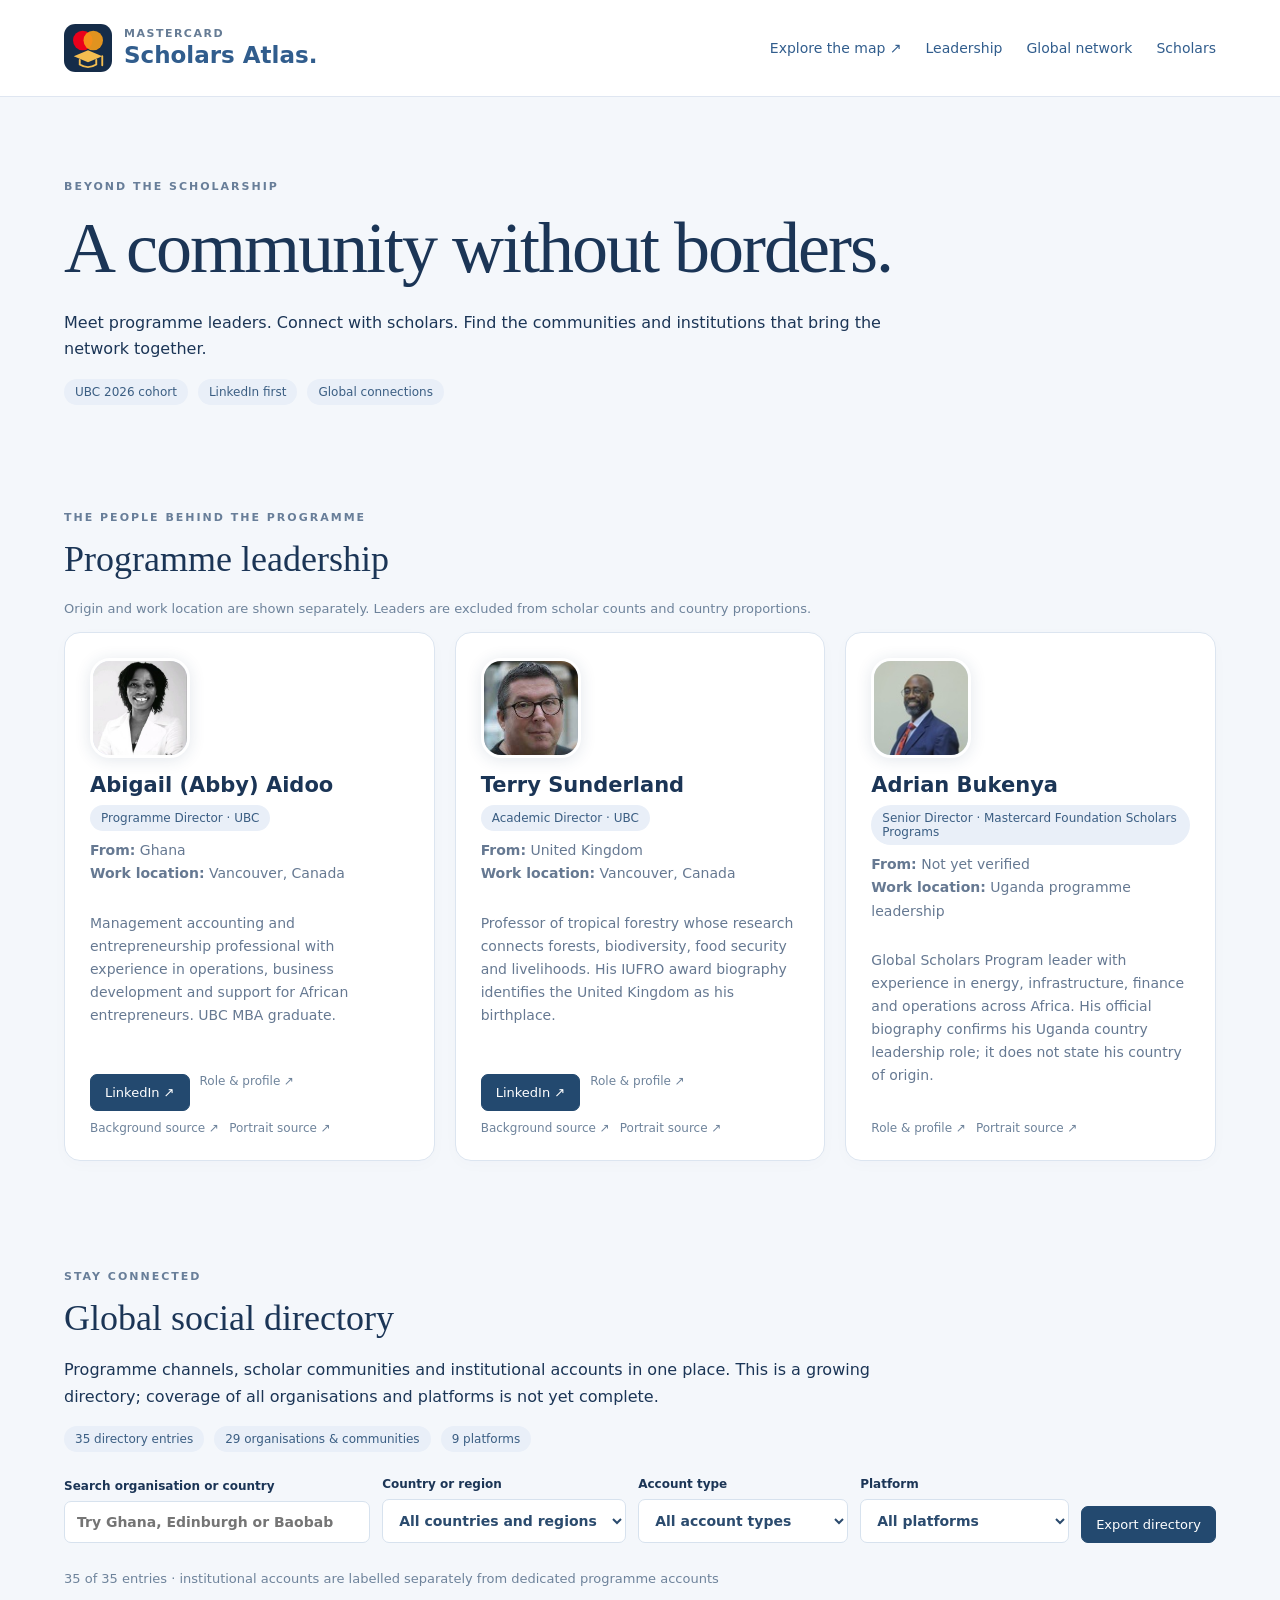
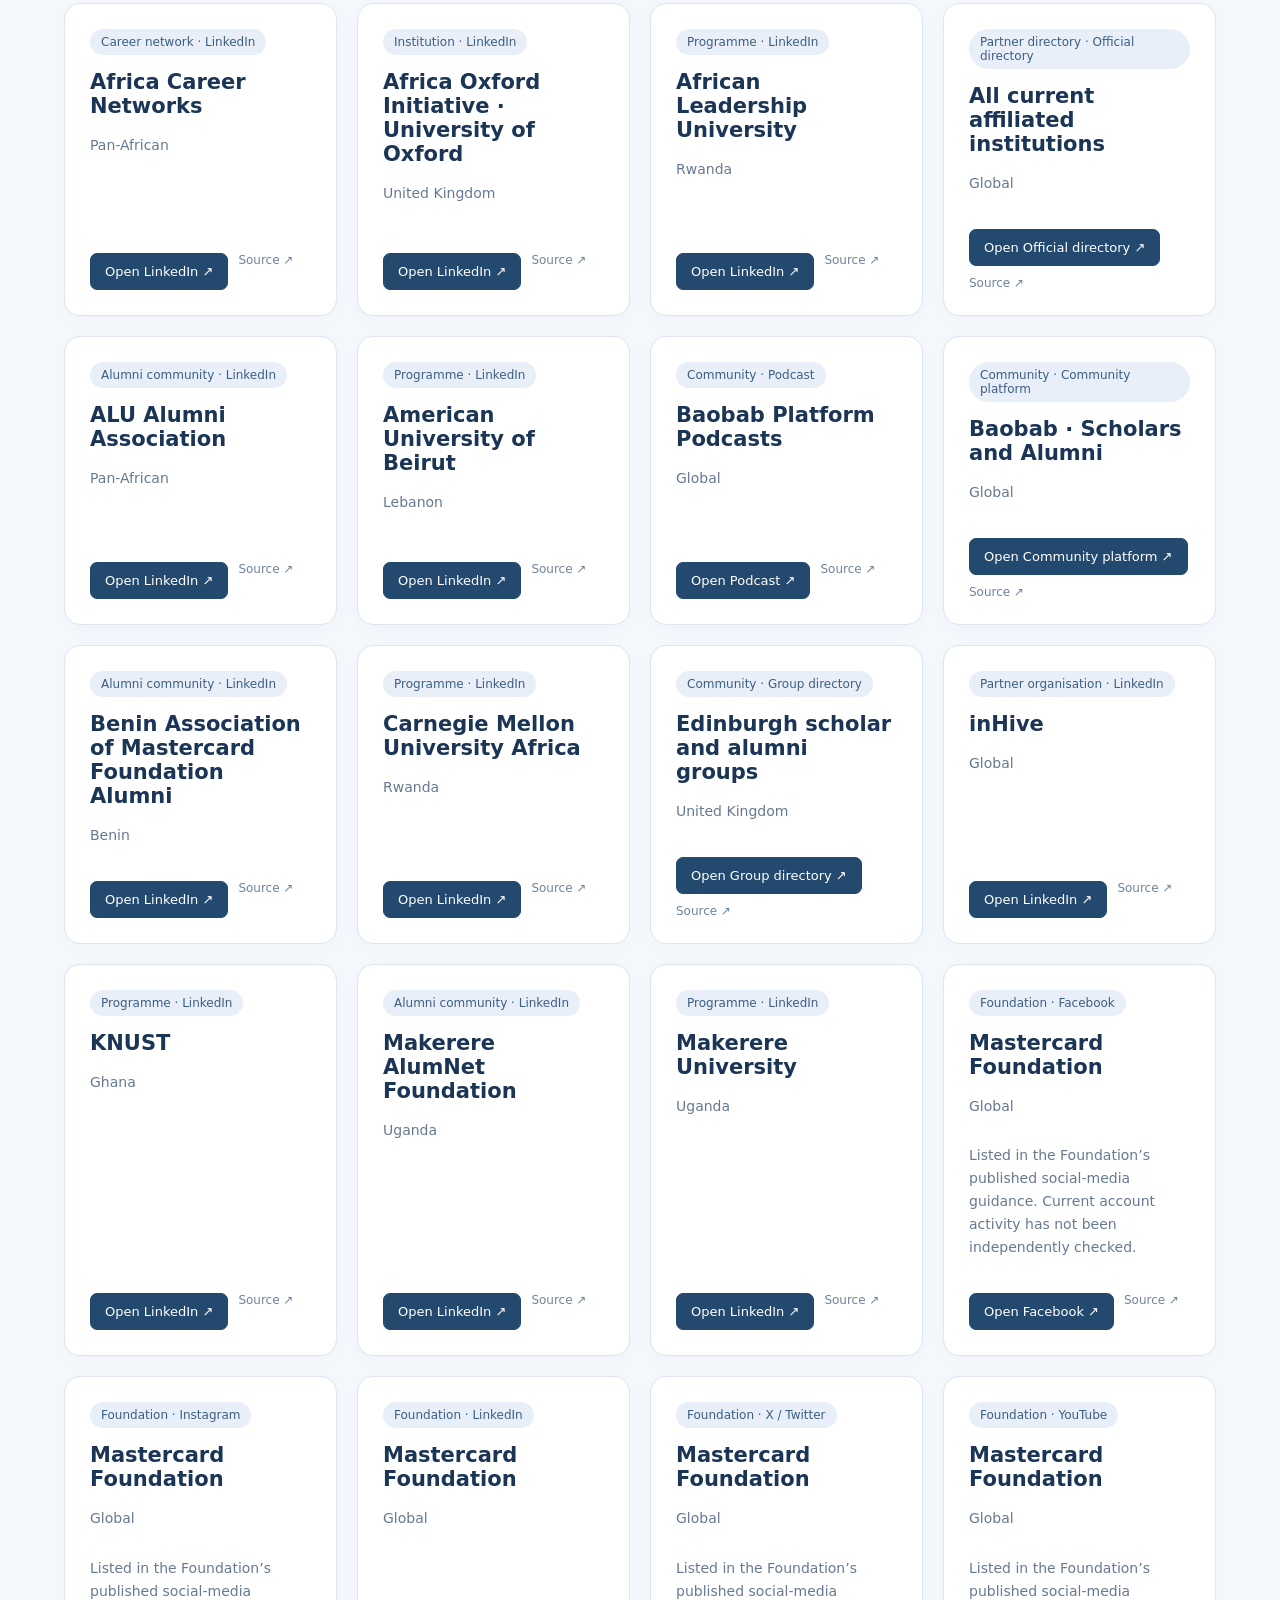
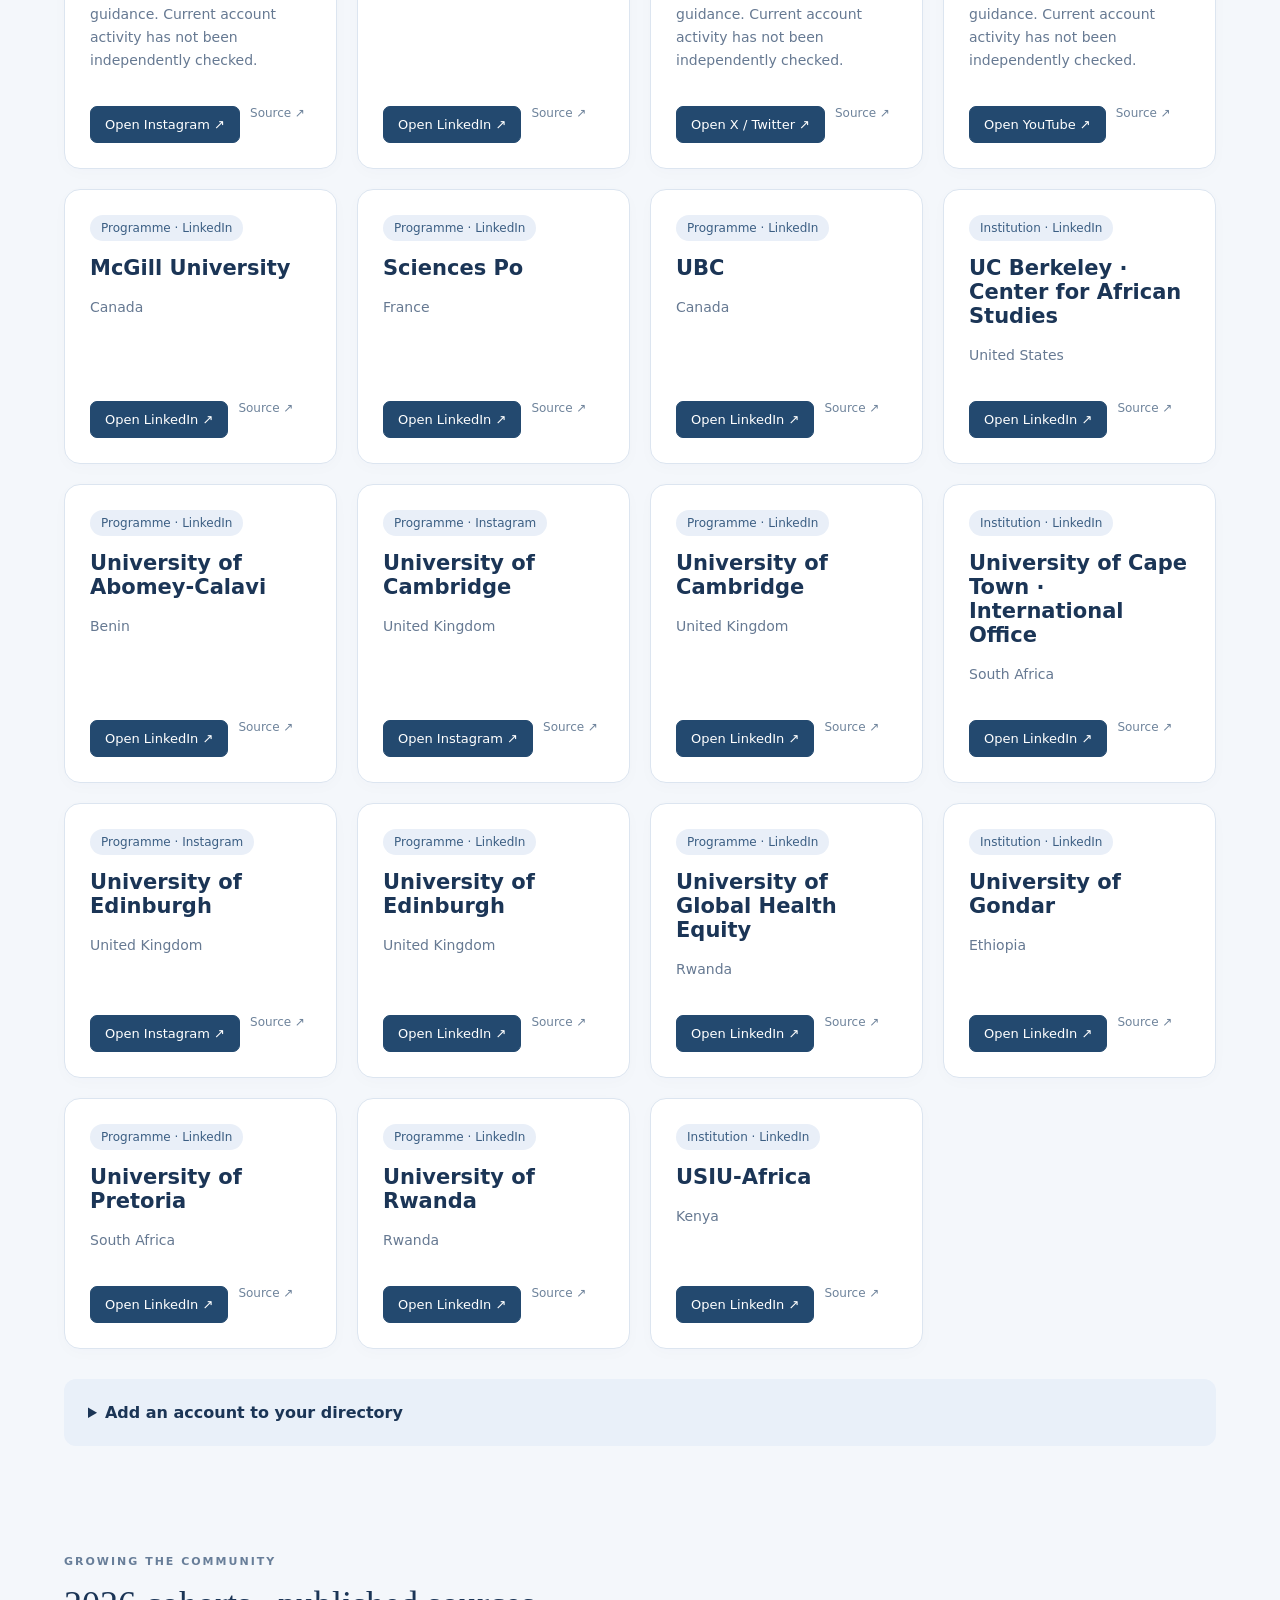
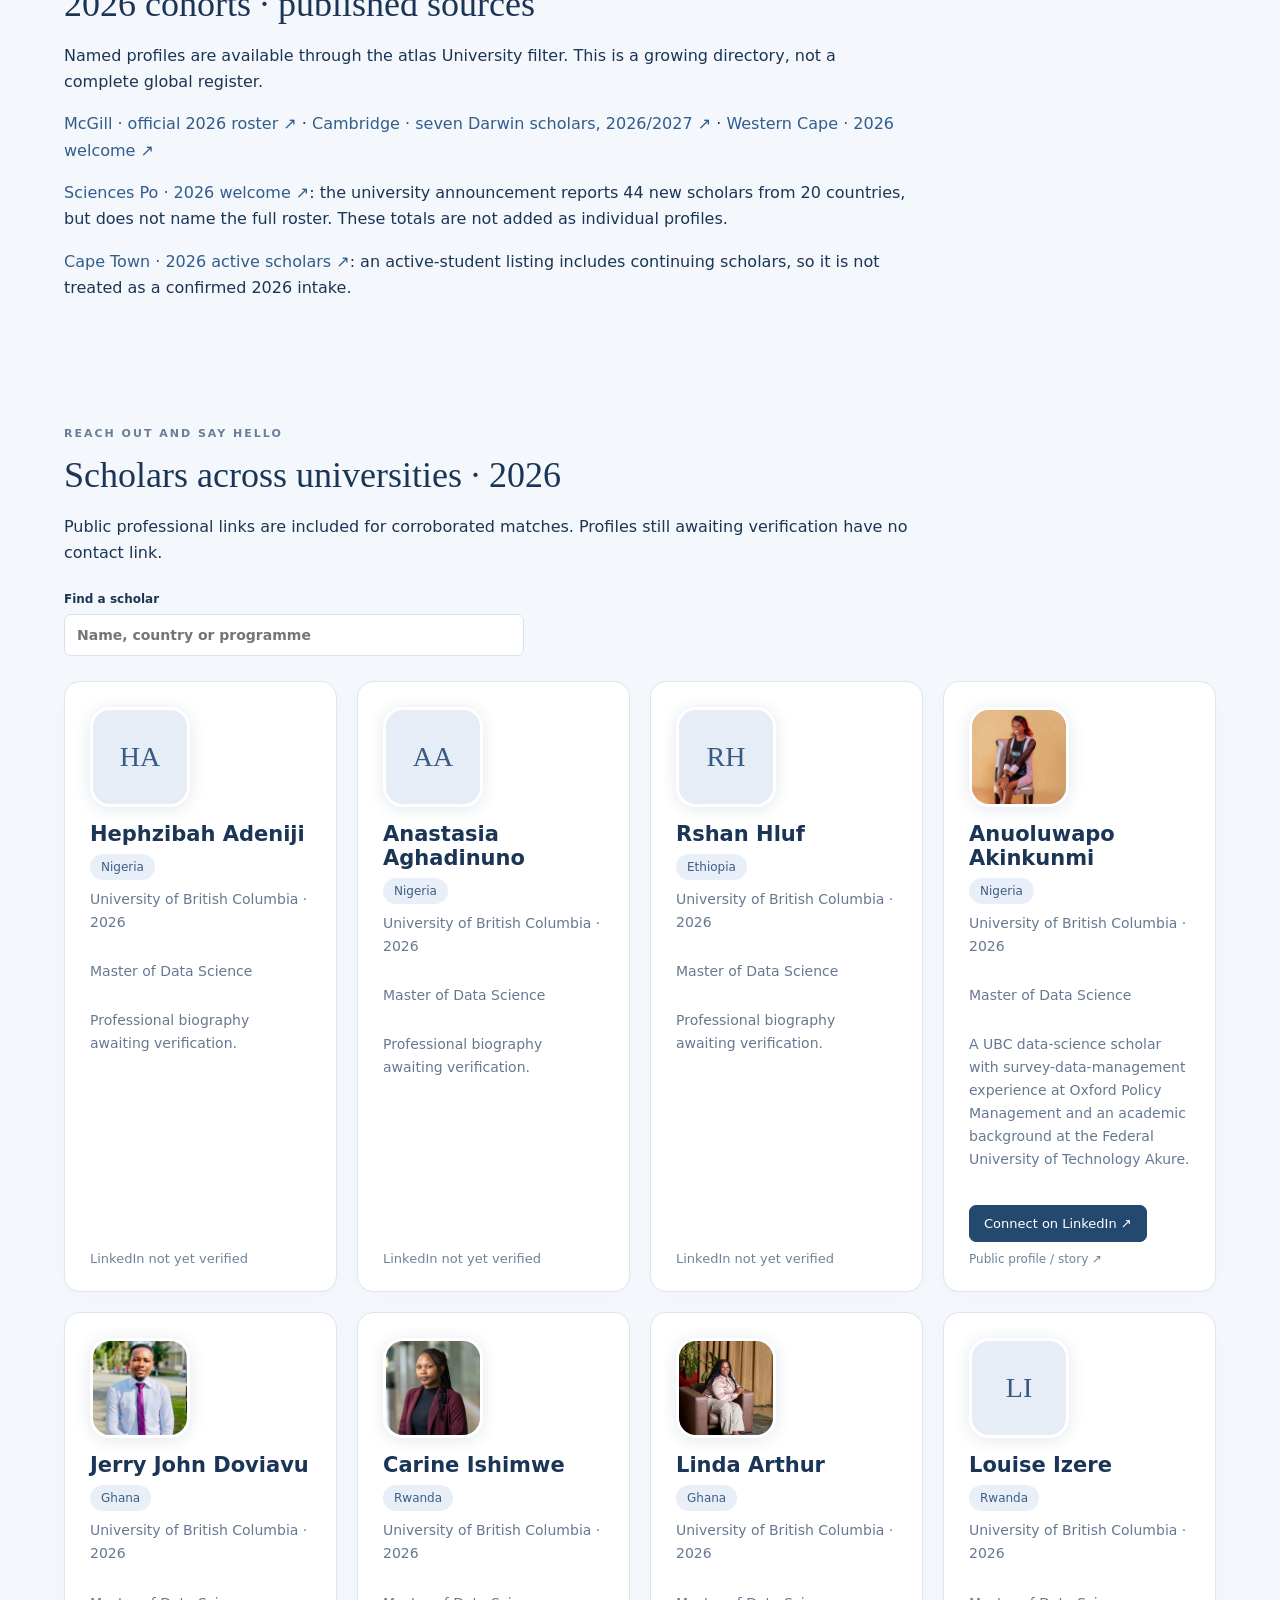
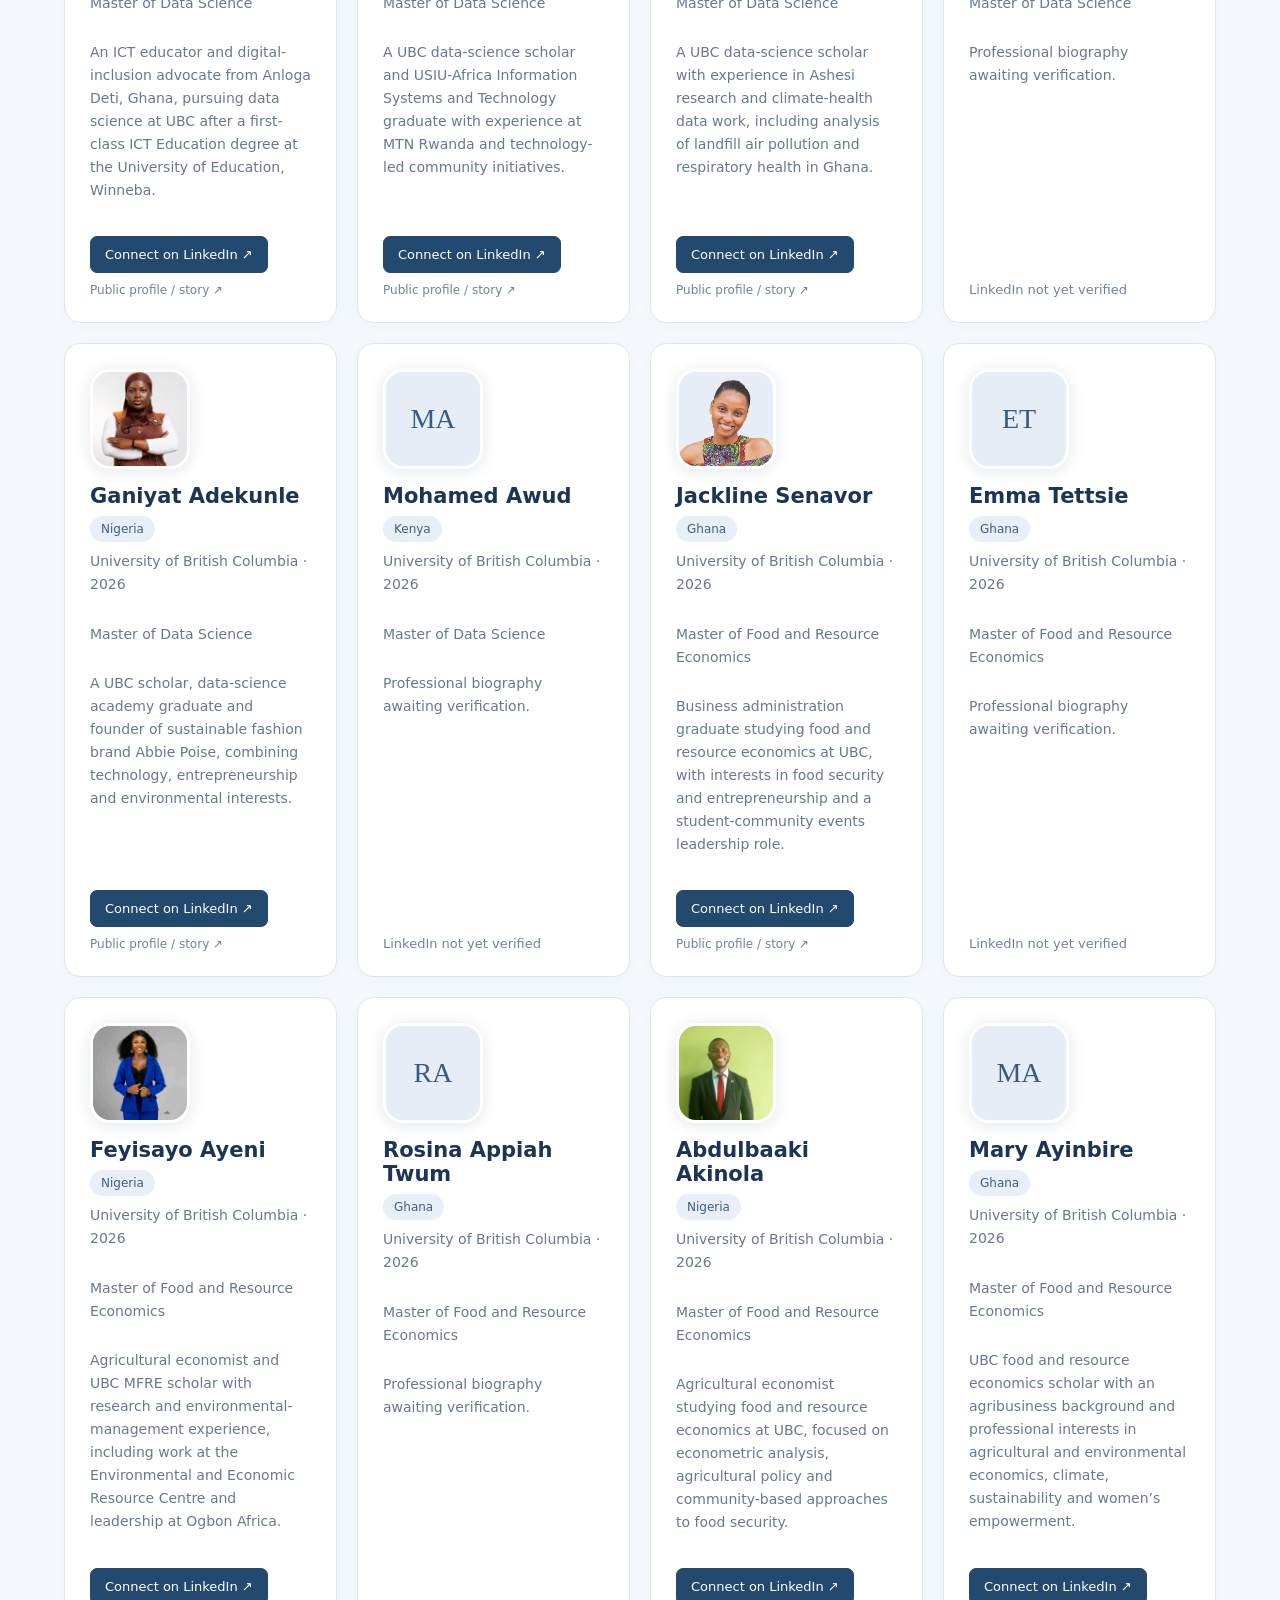
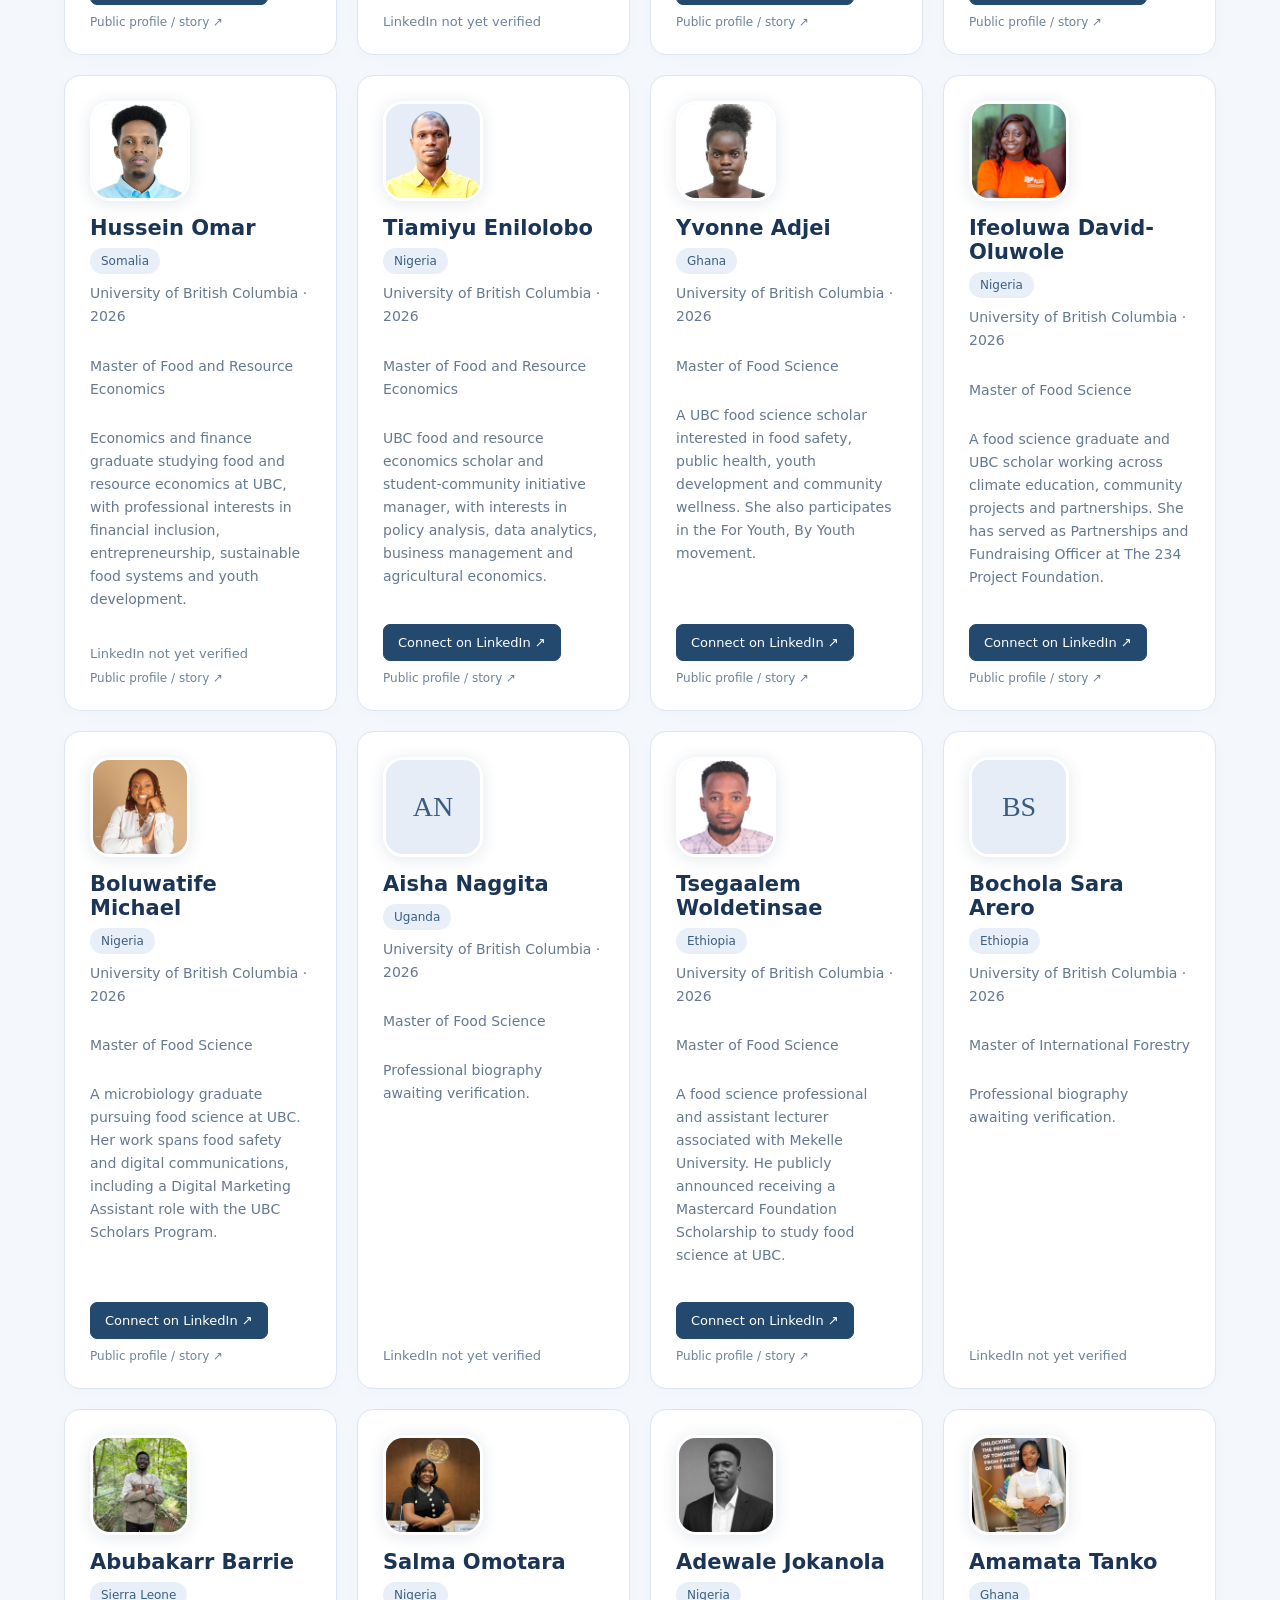
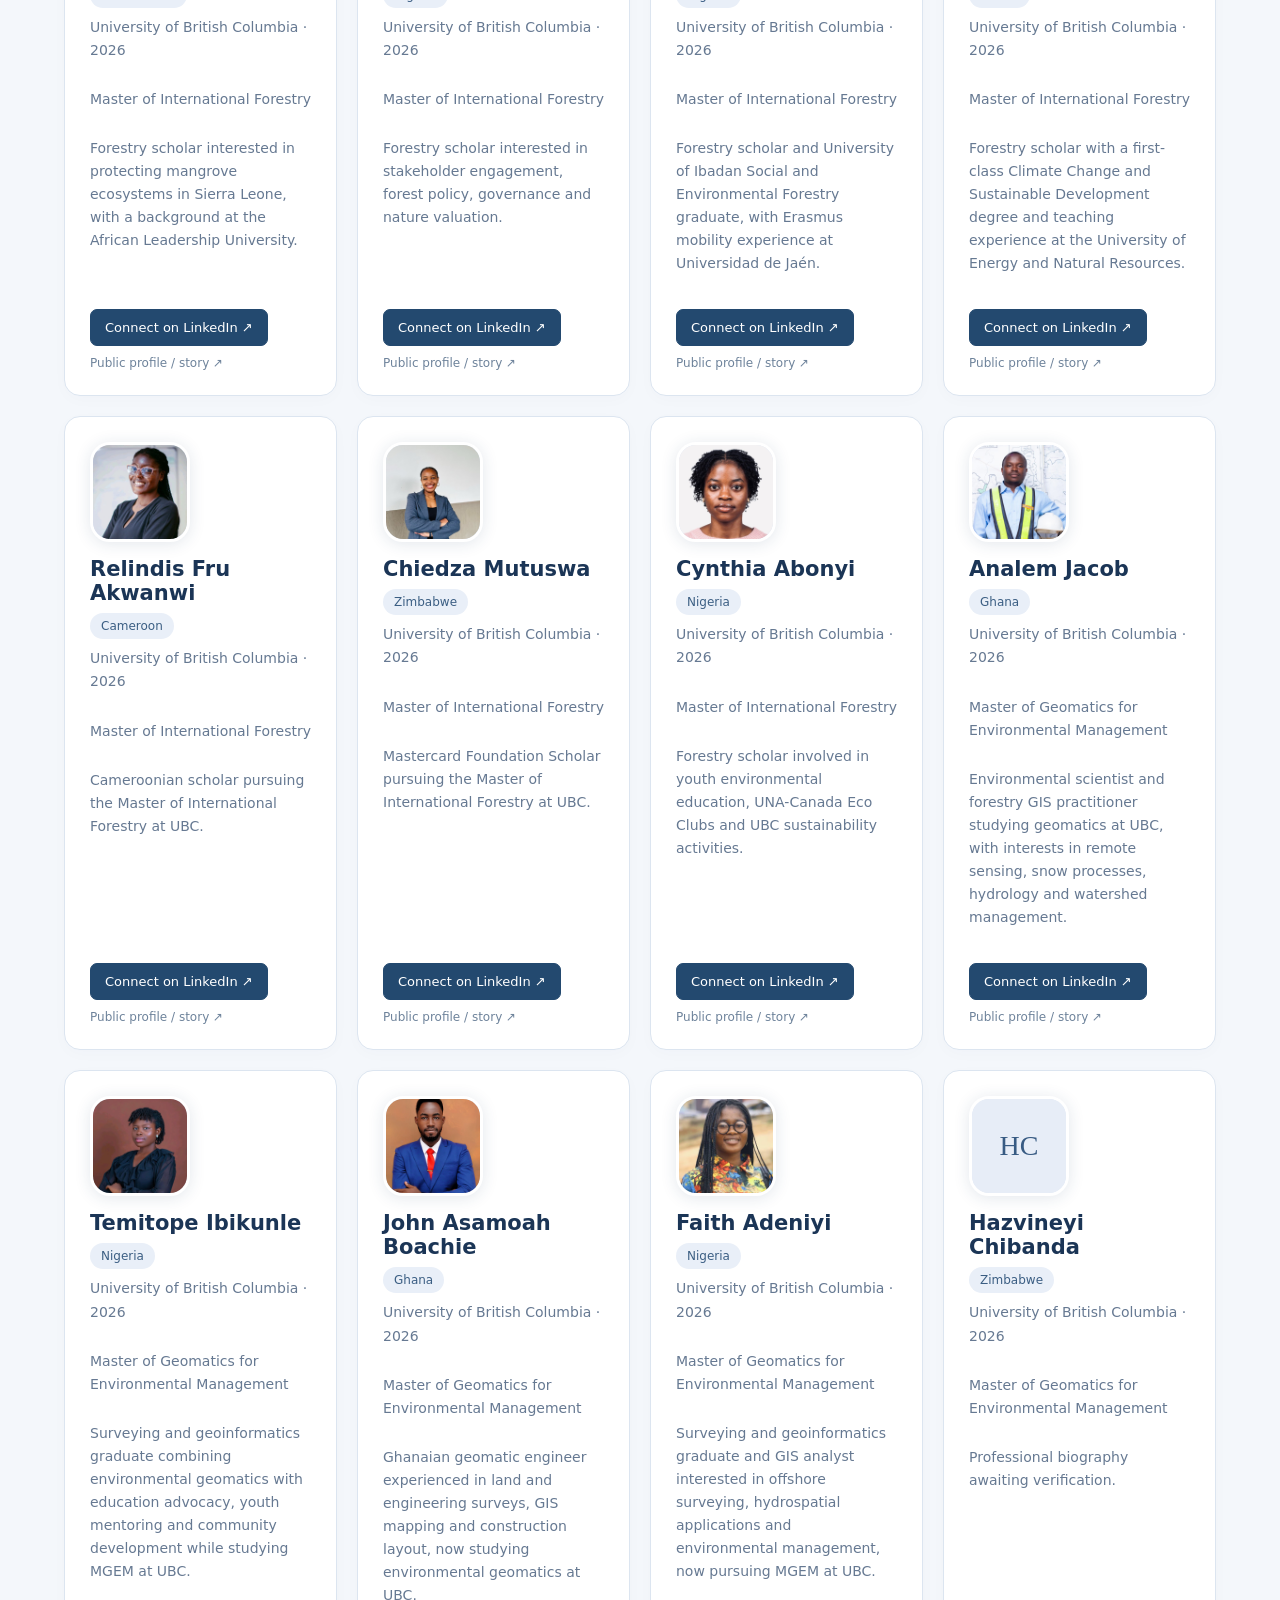
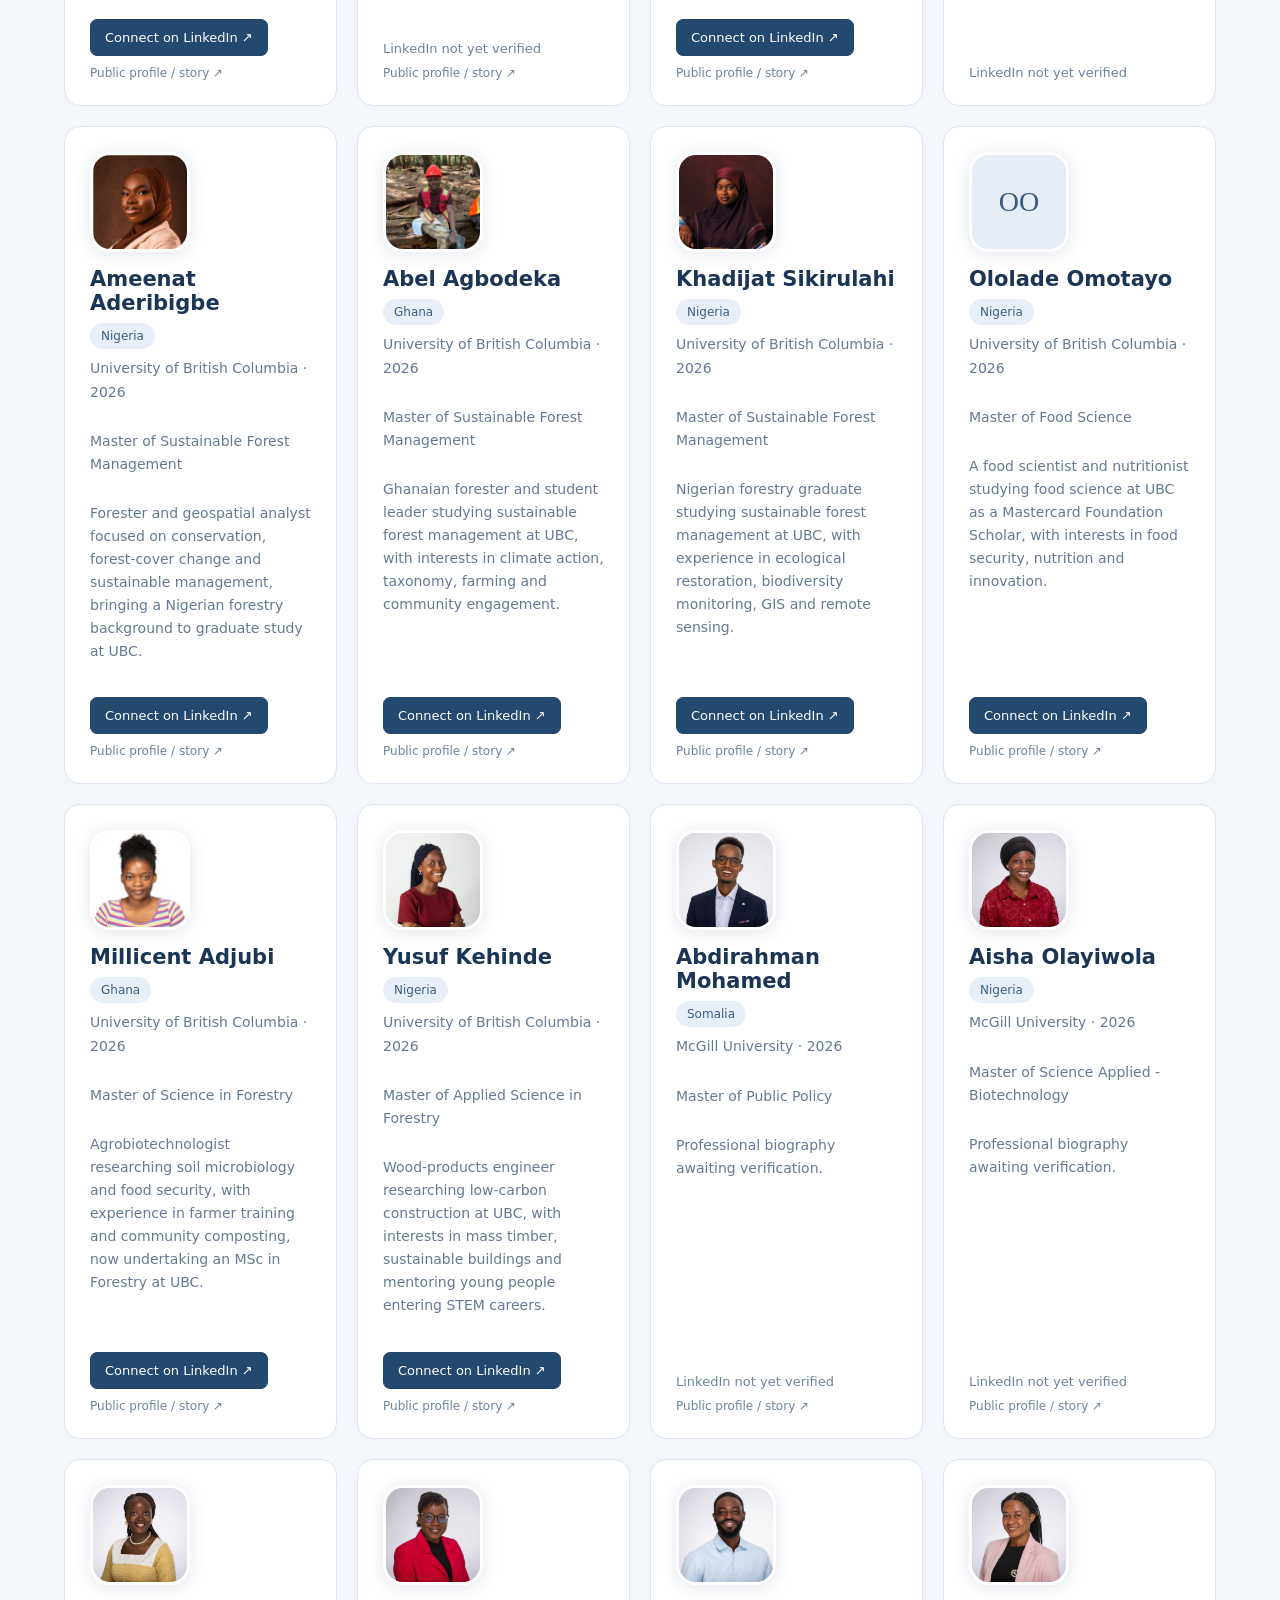
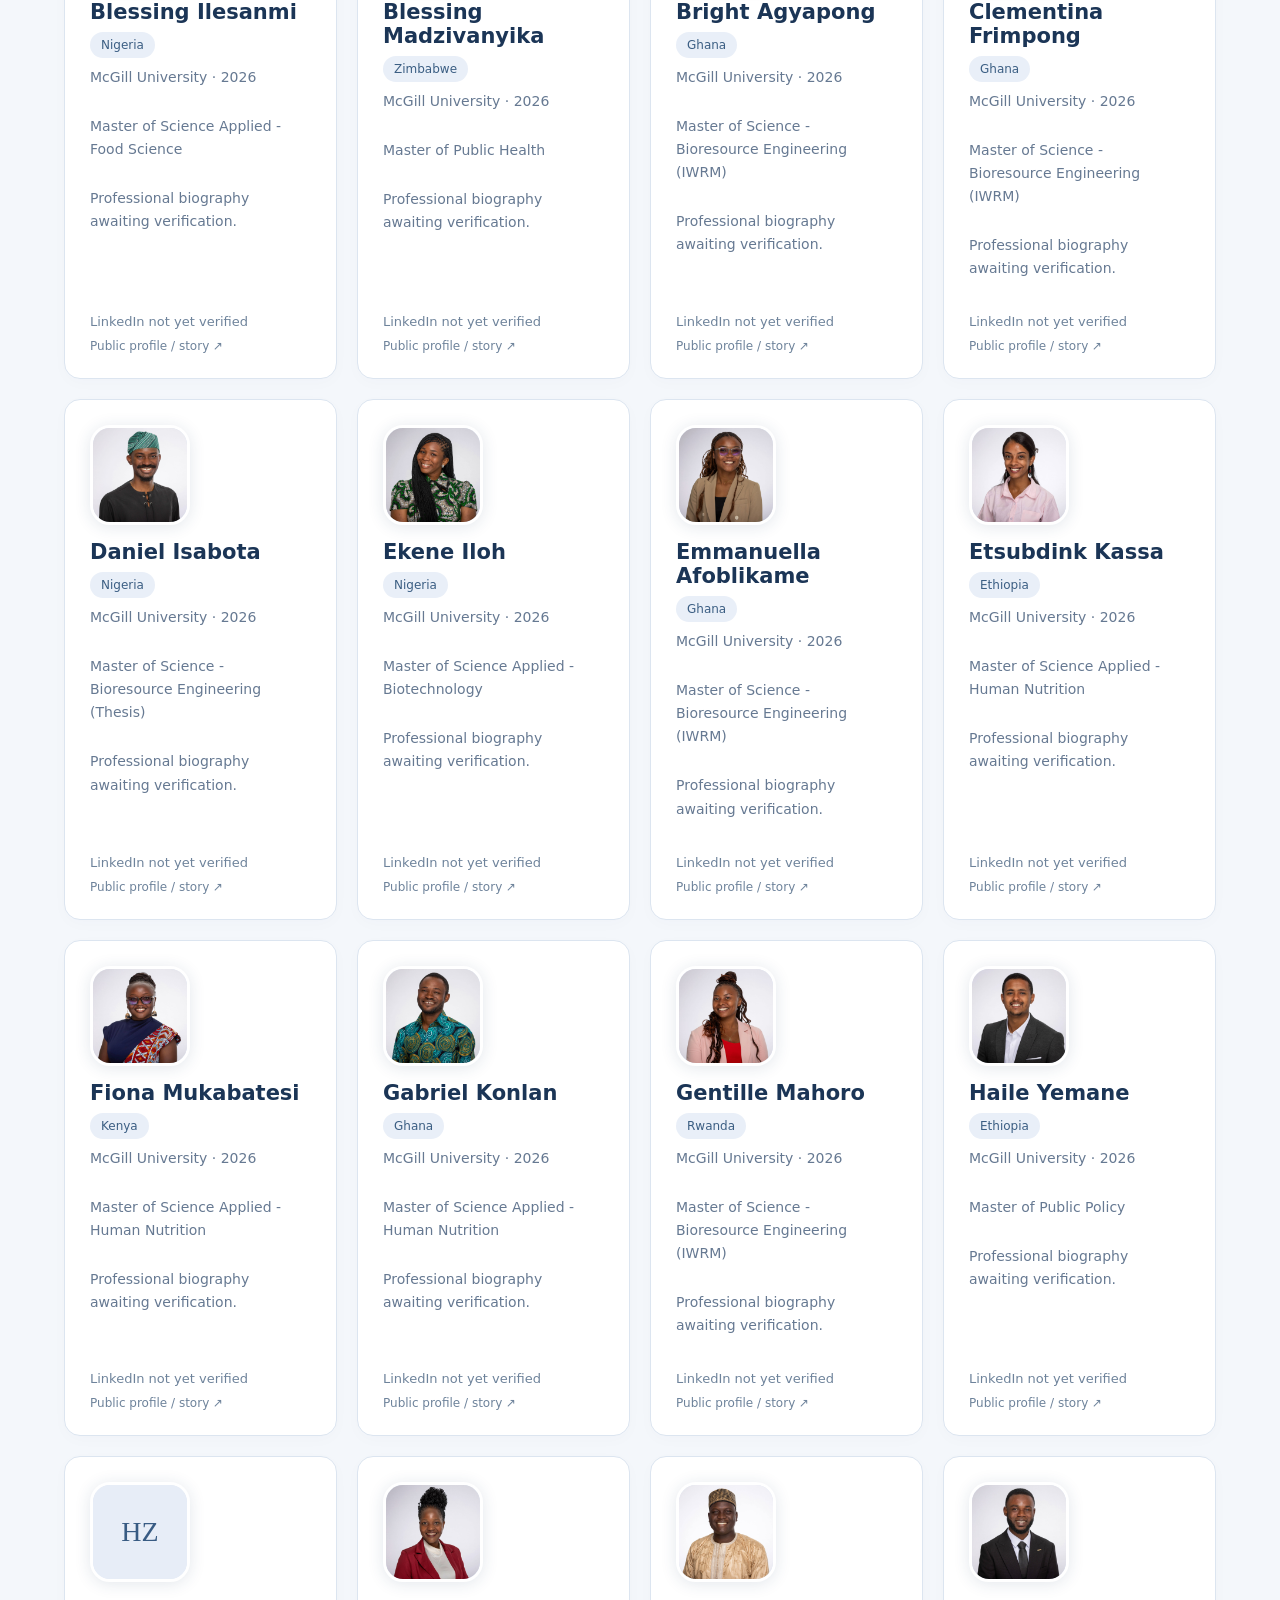
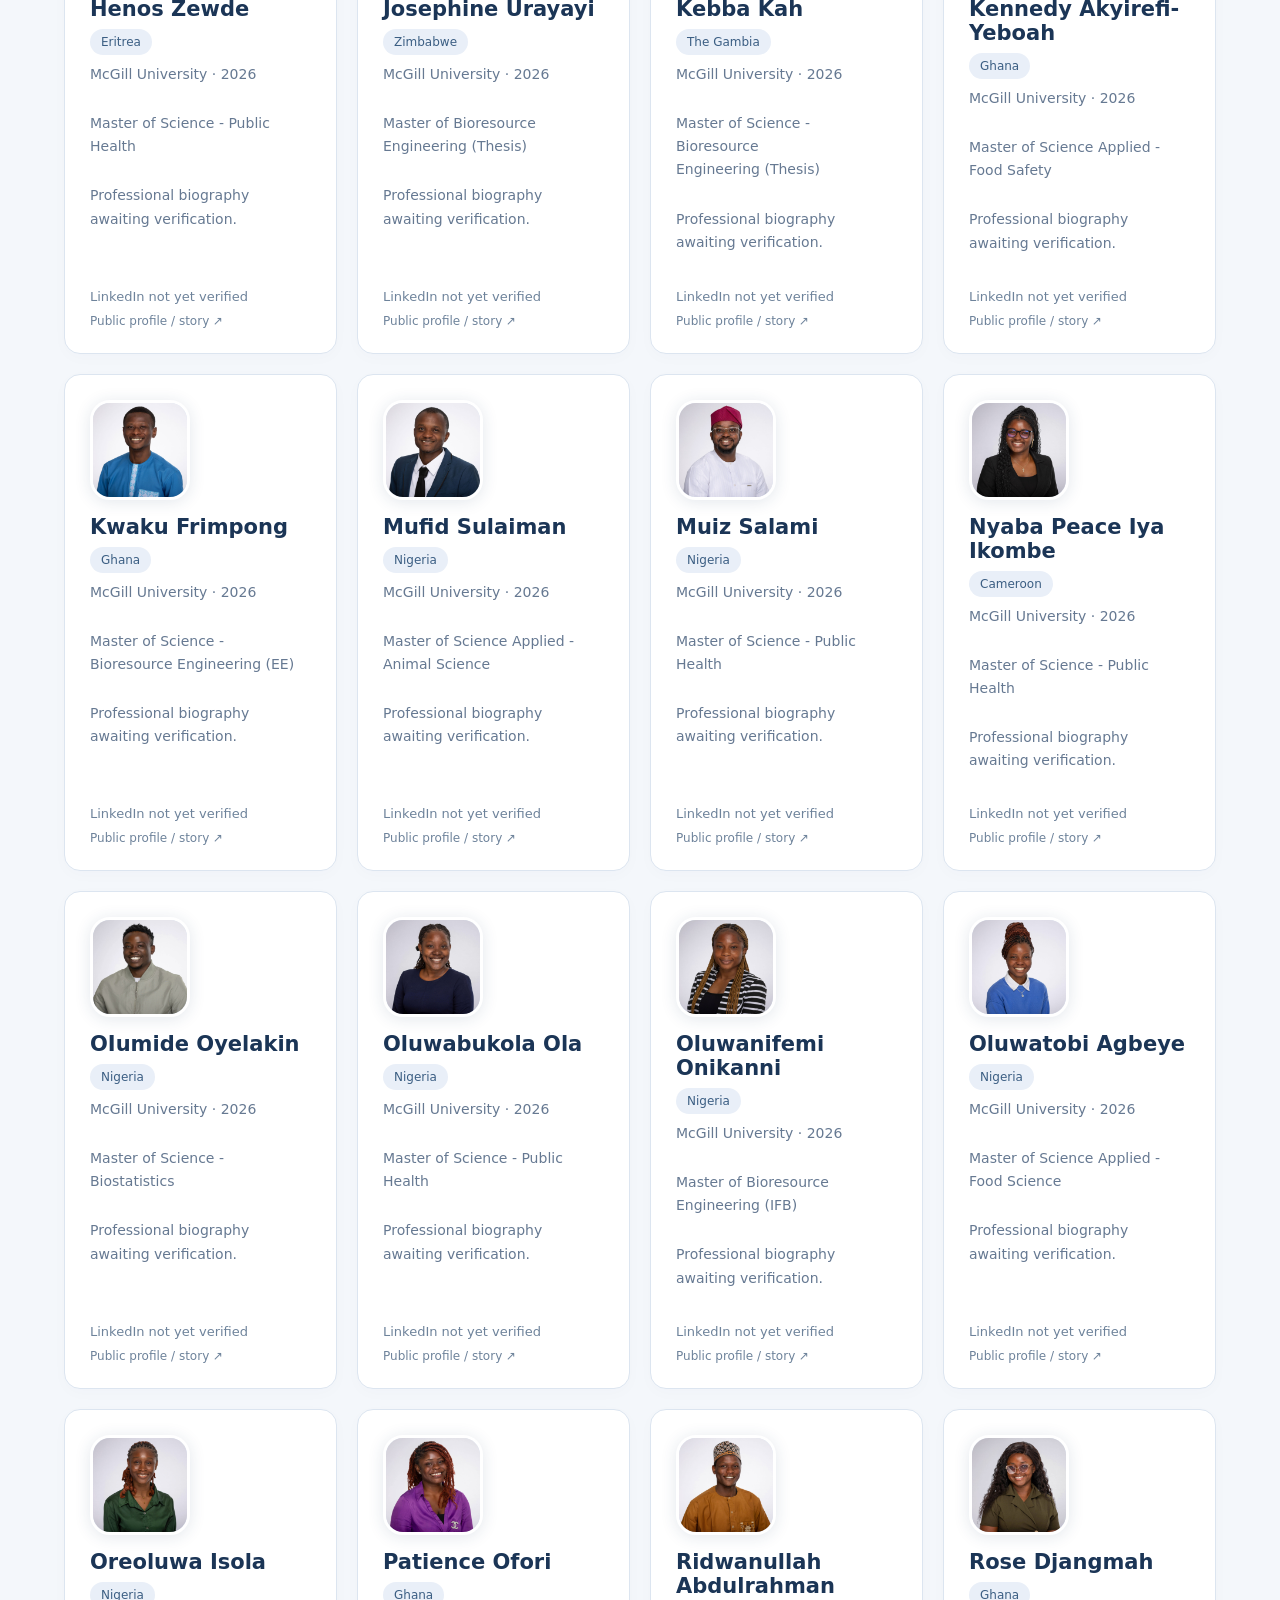
==== network.html @ a805a716 "Upload Mastercard Scholars Atlas" ====
<!doctype html><html lang="en"><head><meta charset="utf-8"><meta name="viewport" content="width=device-width, initial-scale=1"><title>Leadership & Global Network · Mastercard Scholars Atlas</title><link rel="icon" type="image/svg+xml" href="media/scholar-atlas-emblem.svg"><link rel="stylesheet" href="network.css"><script type="module" src="network.js"></script></head><body><header><a class="brand" href="./" aria-label="Mastercard Scholars Atlas home"><img src="media/scholar-atlas-emblem.svg" width="48" height="48" alt=""><span><small>Mastercard</small>Scholars Atlas.</span></a><nav><a href="./">Explore the map ↗</a><a href="#leaders">Leadership</a><a href="#directory">Global network</a><a href="#people">Scholars</a></nav></header><main><section class="hero"><p class="eyebrow">BEYOND THE SCHOLARSHIP</p><h1>A community without borders.</h1><p>Meet programme leaders. Connect with scholars. Find the communities and institutions that bring the network together.</p><div class="pills"><span>UBC 2026 cohort</span><span>LinkedIn first</span><span>Global connections</span></div></section><section id="leaders"><div class="heading"><div><p class="eyebrow">THE PEOPLE BEHIND THE PROGRAMME</p><h2>Programme leadership</h2></div></div><p class="note">Origin and work location are shown separately. Leaders are excluded from scholar counts and country proportions.</p><div id="leaderCards" class="grid"></div></section><section id="directory"><p class="eyebrow">STAY CONNECTED</p><h2>Global social directory</h2><p>Programme channels, scholar communities and institutional accounts in one place. This is a growing directory; coverage of all organisations and platforms is not yet complete.</p><div id="directoryStats" class="pills" aria-label="Directory coverage"></div><div class="toolbar"><label>Search organisation or country<input type="search" id="networkSearch" placeholder="Try Ghana, Edinburgh or Baobab"></label><label>Country or region<select id="networkCountry"><option value="">All countries and regions</option></select></label><label>Account type<select id="kind"><option value="">All account types</option></select></label><label>Platform<select id="platform"><option value="">All platforms</option></select></label><button id="exportNetwork">Export directory</button></div><p id="networkCount" class="note" aria-live="polite"></p><div id="networkCards" class="grid"></div><details class="add"><summary>Add an account to your directory</summary><p>Save a public account locally in this browser. Export your directory to keep additions. This does not publish changes for other visitors.</p><form id="addAccount"><label>Organisation<input required name="organisation"></label><label>Country or region<input required name="country"></label><label>Account type<select name="kind"><option>Programme</option><option>Community</option><option>Institution</option><option>Foundation</option></select></label><label>Platform<input required name="platform" placeholder="LinkedIn, Instagram, Facebook…"></label><label>Public account URL<input required name="url" type="url" placeholder="https://"></label><label>Source confirming the account<input required name="source" type="url" placeholder="https://"></label><button>Save account locally</button><p id="addStatus" role="status"></p></form></details></section><section class="cohort-research"><p class="eyebrow">GROWING THE COMMUNITY</p><h2>2026 cohorts · published sources</h2><p>Named profiles are available through the atlas University filter. This is a growing directory, not a complete global register.</p><p><a href="https://www.mcgill.ca/mastercardfdn-scholars/about/our-scholars" target="_blank" rel="noopener">McGill · official 2026 roster ↗</a> · <a href="https://www.darwin.cam.ac.uk/news/mastercard-foundation-scholars/" target="_blank" rel="noopener">Cambridge · seven Darwin scholars, 2026/2027 ↗</a> · <a href="https://www.uwc.ac.za/news-and-announcements/news/university-of-the-western-cape-welcomes-the-mastercard-foundation-scholars-class-of-2026" target="_blank" rel="noopener">Western Cape · 2026 welcome ↗</a></p><p><a href="https://www.sciencespo.fr/ecole-management-impact/en/news/meet-the-new-mastercard-foundation-scholars/" target="_blank" rel="noopener">Sciences Po · 2026 welcome ↗</a>: the university announcement reports 44 new scholars from 20 countries, but does not name the full roster. These totals are not added as individual profiles.</p><p><a href="https://uct.ac.za/mastercardfdn/clone-current-active-scholars" target="_blank" rel="noopener">Cape Town · 2026 active scholars ↗</a>: an active-student listing includes continuing scholars, so it is not treated as a confirmed 2026 intake.</p></section><section id="people"><p class="eyebrow">REACH OUT AND SAY HELLO</p><h2>Scholars across universities · 2026</h2><p>Public professional links are included for corroborated matches. Profiles still awaiting verification have no contact link.</p><label class="peopleSearch">Find a scholar<input id="peopleSearch" type="search" placeholder="Name, country or programme"></label><div id="peopleCards" class="grid"></div></section></main><footer>Independent scholar-created atlas by Analem Jacob. Sources checked 25 October 2026. Links open the external platform; no message is sent.</footer></body></html>
---- network.css ----
:root{font-family:Inter,system-ui,sans-serif;color:#173e35;background:#f6f5ef;scroll-behavior:smooth}*{box-sizing:border-box}body{margin:0}header{display:flex;justify-content:space-between;gap:25px;align-items:center;padding:24px 5%;background:#fff;border-bottom:1px solid #dfdfd5}a{color:#245c4c;text-decoration:none}a:hover{text-decoration:underline}.brand{font-size:23px;font-weight:800}nav{display:flex;flex-wrap:wrap;gap:24px;font-size:14px}main{max-width:1320px;margin:auto;padding:0 5%}section{padding:48px 0;scroll-margin-top:20px}.hero{padding:70px 0 45px;max-width:850px}h1{font-family:Georgia,serif;font-weight:400;font-size:clamp(40px,6vw,72px);letter-spacing:-2px;line-height:1.04;margin:15px 0 24px}h2{font-family:Georgia,serif;font-size:36px;font-weight:400;margin:8px 0 18px}h3{font-size:21px;margin:15px 0 8px}p{line-height:1.65;max-width:850px}.eyebrow{font-size:11px;letter-spacing:2px;font-weight:750;color:#7d6238}.pills{display:flex;gap:10px;flex-wrap:wrap}.pills span,.tag{font-size:12px;padding:6px 11px;background:#e9eade;border-radius:24px}.grid{display:grid;grid-template-columns:repeat(auto-fit,minmax(270px,1fr));gap:20px}.card{padding:25px;background:white;border:1px solid #e1e1d7;border-radius:15px;display:flex;flex-direction:column;align-items:flex-start;overflow-wrap:anywhere}.card p{font-size:14px;margin:8px 0 18px}.card img,.initials{width:75px;height:75px;object-fit:cover;border-radius:50%}.initials{display:grid;place-items:center;background:#eef0e6;font-family:Georgia,serif;font-size:25px}.card .links{display:flex;gap:10px;flex-wrap:wrap;margin-top:auto;padding-top:16px}.link,button{border:1px solid #cbd5cb;border-radius:7px;background:#173e35;color:white;font:inherit;font-size:13px;padding:10px 14px;cursor:pointer}.source{font-size:12px;color:#65766f}.note{font-size:13px;color:#68776e}.toolbar{display:flex;align-items:end;gap:12px;flex-wrap:wrap;margin:25px 0}label{display:grid;gap:8px;font-size:12px;font-weight:650}input,select{padding:12px;border:1px solid #cbd1c5;border-radius:7px;background:white;font:inherit;font-size:14px;color:#173e35}.toolbar label:first-child{flex:1;min-width:220px}.peopleSearch{max-width:460px;margin:25px 0}.add{background:#eaece2;padding:24px;border-radius:12px;margin-top:30px}summary{cursor:pointer;font-weight:650}form{display:grid;grid-template-columns:repeat(auto-fit,minmax(230px,1fr));gap:18px;margin-top:20px}footer{padding:35px 5%;font-size:12px;color:#6b786e;border-top:1px solid #ddd}@media(max-width:650px){header{align-items:start;flex-direction:column}nav{gap:16px}.hero{padding-top:40px}section{padding:30px 0}}

/* Match the atlas palette and show portraits at a useful size. */
:root{color:#1b3556;background:#f4f7fb}a{color:#315d8d}header{border-color:#dfe6f1}.eyebrow{color:#687e99}.pills span,.tag{background:#e9eff8;color:#3b5e83}.card{border-color:#dce5f0;box-shadow:0 4px 16px #17345305;border-radius:16px}.card p{color:#667992}.link,button{background:#23496f;border-color:#23496f}.source,.note{color:#6e839b}input,select{color:#2b4b6e;border-color:#d7e2ee}.add{background:#e9f0f9}.portrait-frame{position:relative;width:100px;height:100px;border:3px solid #fff;border-radius:20px;overflow:hidden;box-shadow:0 2px 16px #203d6420;background:#e7edf7;flex-shrink:0}.portrait-frame img,.portrait-frame .initials{position:absolute;inset:0;width:100%;height:100%;border-radius:0}.portrait-frame img{object-fit:cover;object-position:center 25%;z-index:1}.portrait-frame .initials{background:#e7edf7;color:#385b83;font-size:28px}

.brand{display:flex;align-items:center;gap:12px;line-height:1.1}.brand img{flex-shrink:0}.brand small{display:block;text-transform:uppercase;letter-spacing:1.5px;font-size:11px;margin-bottom:3px;color:#667c95}
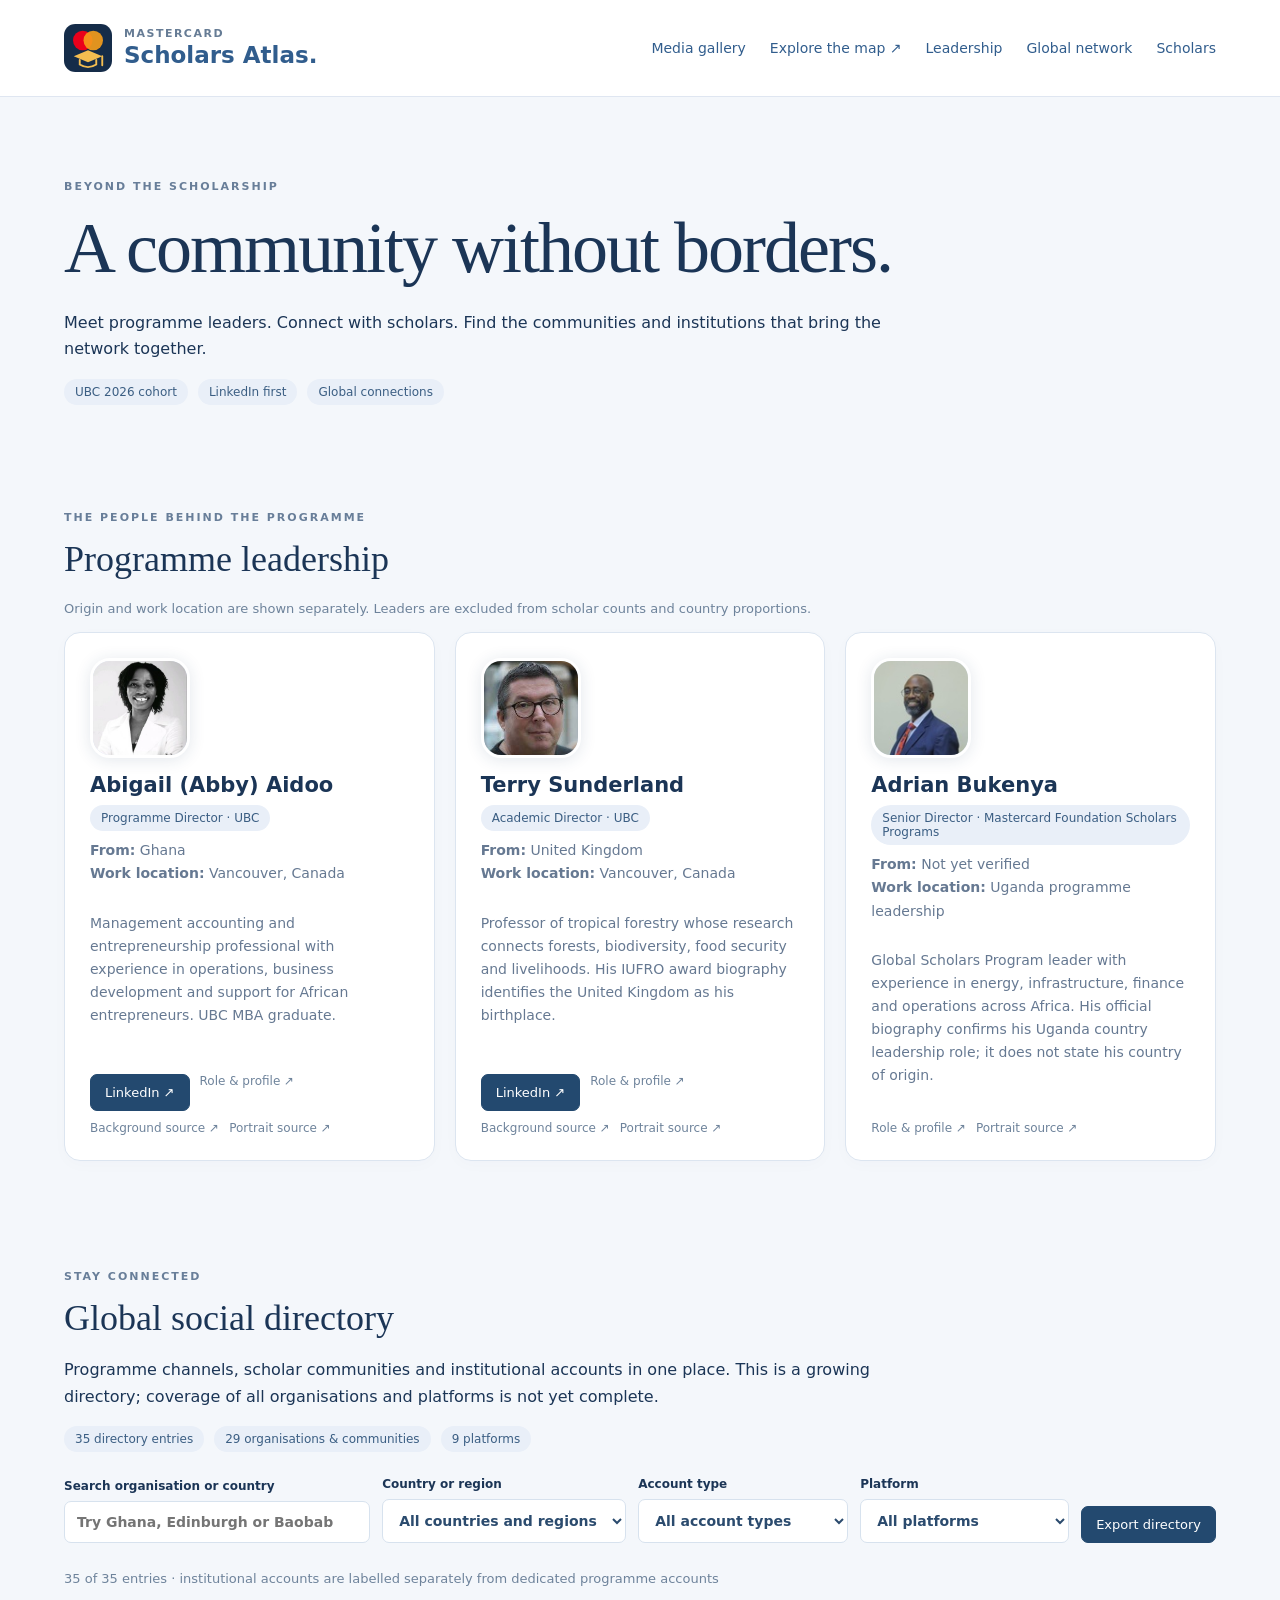
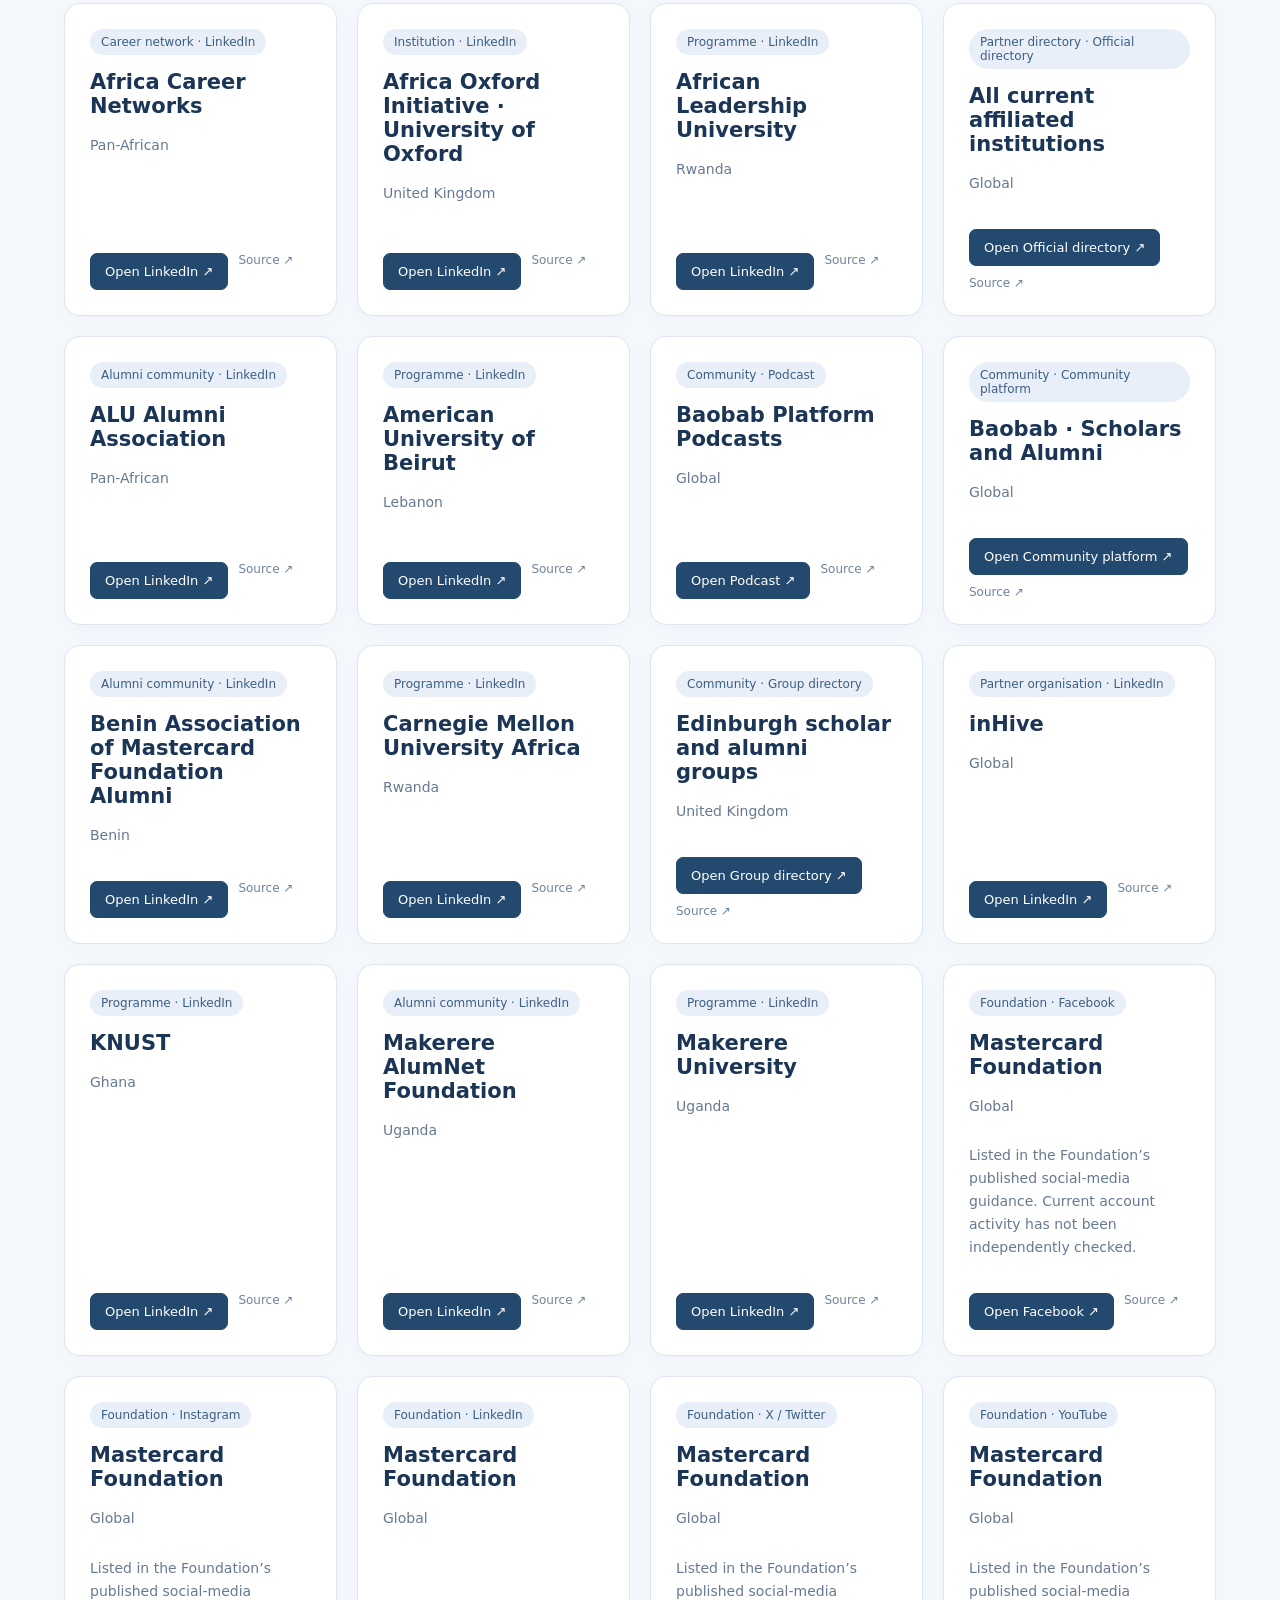
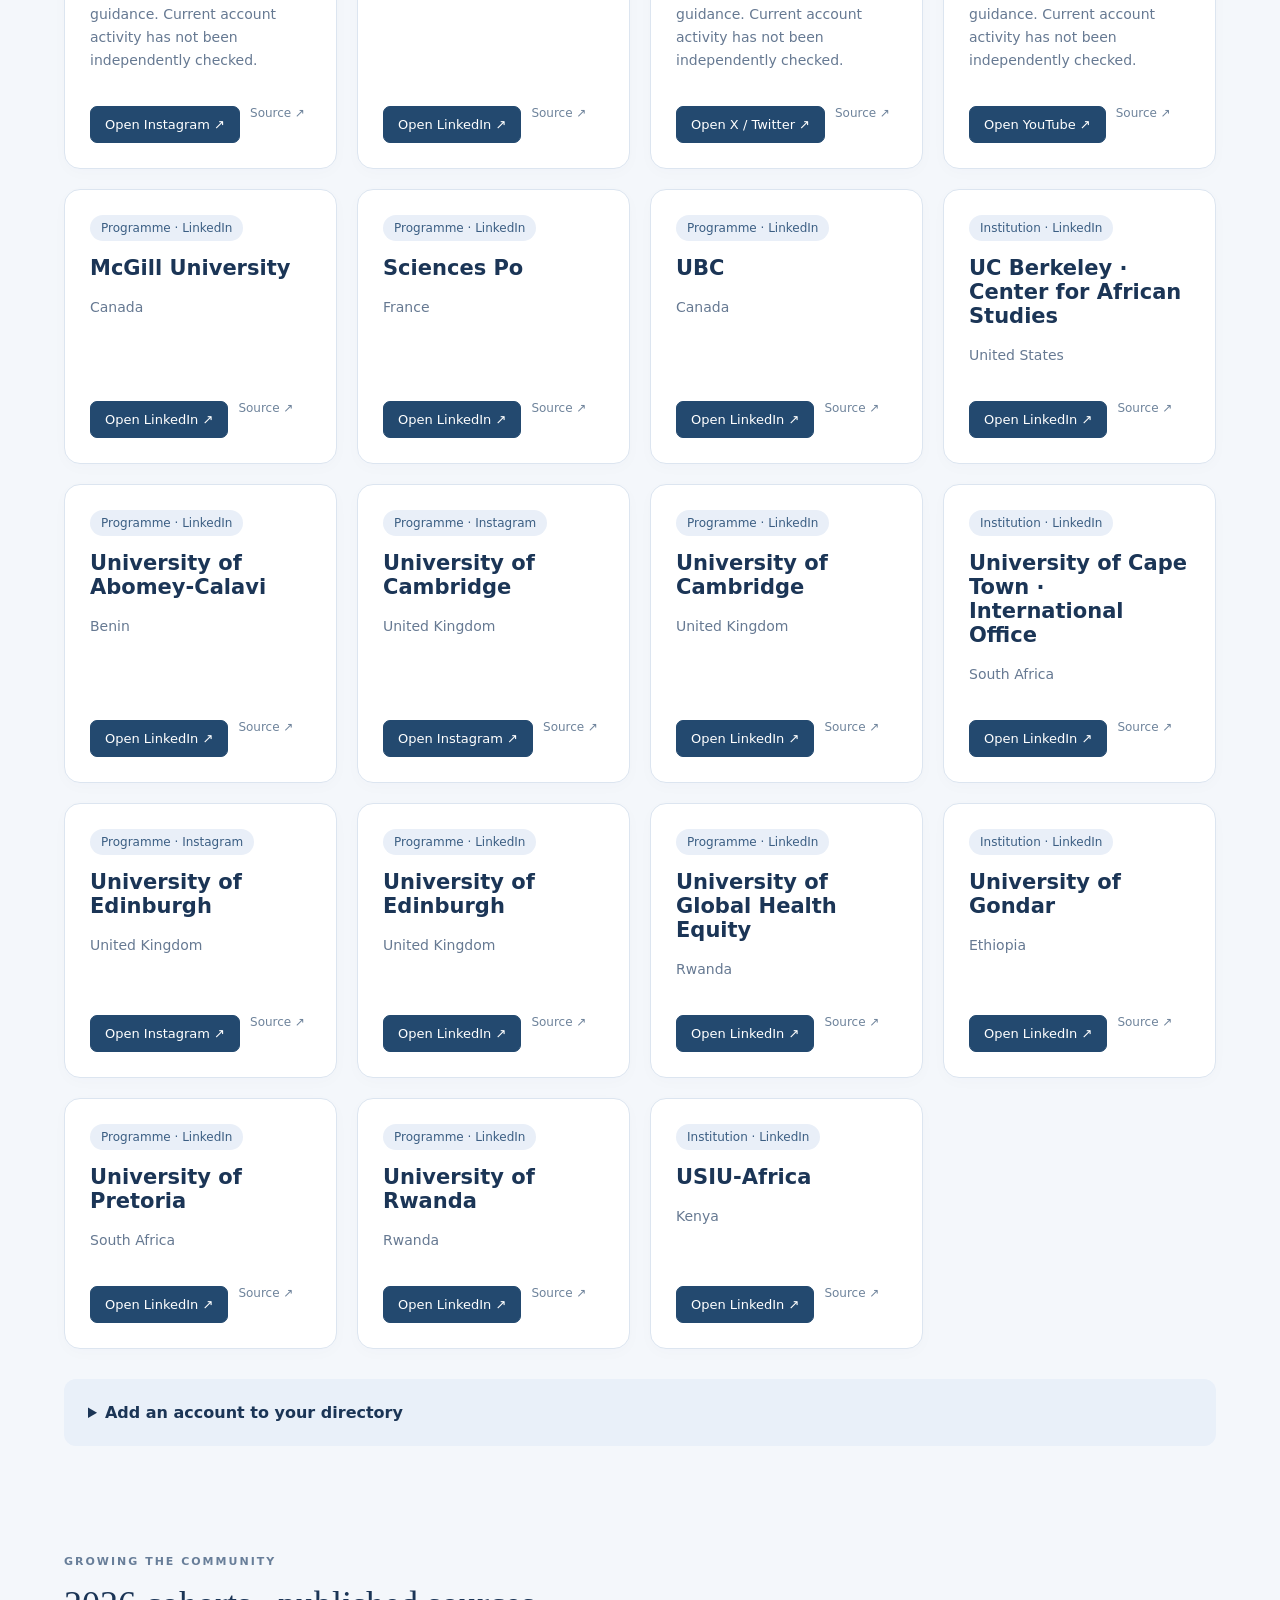
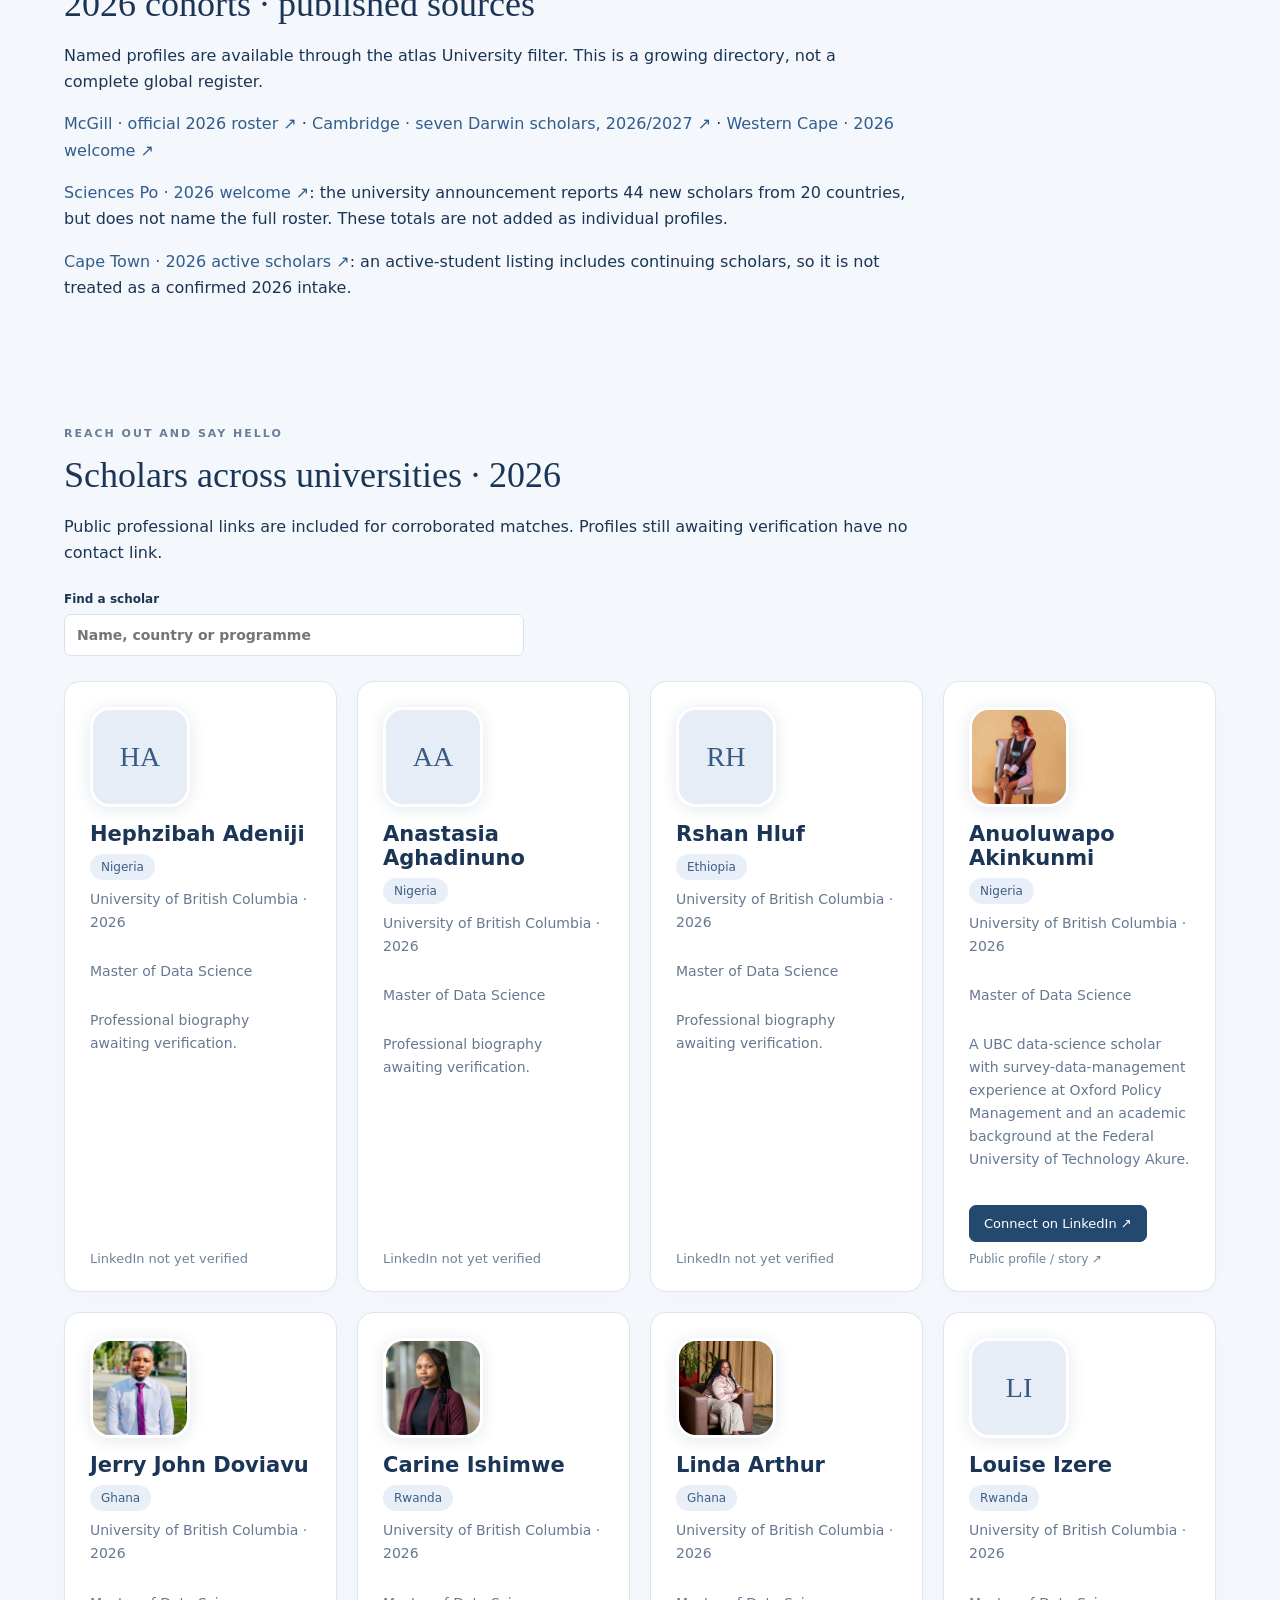
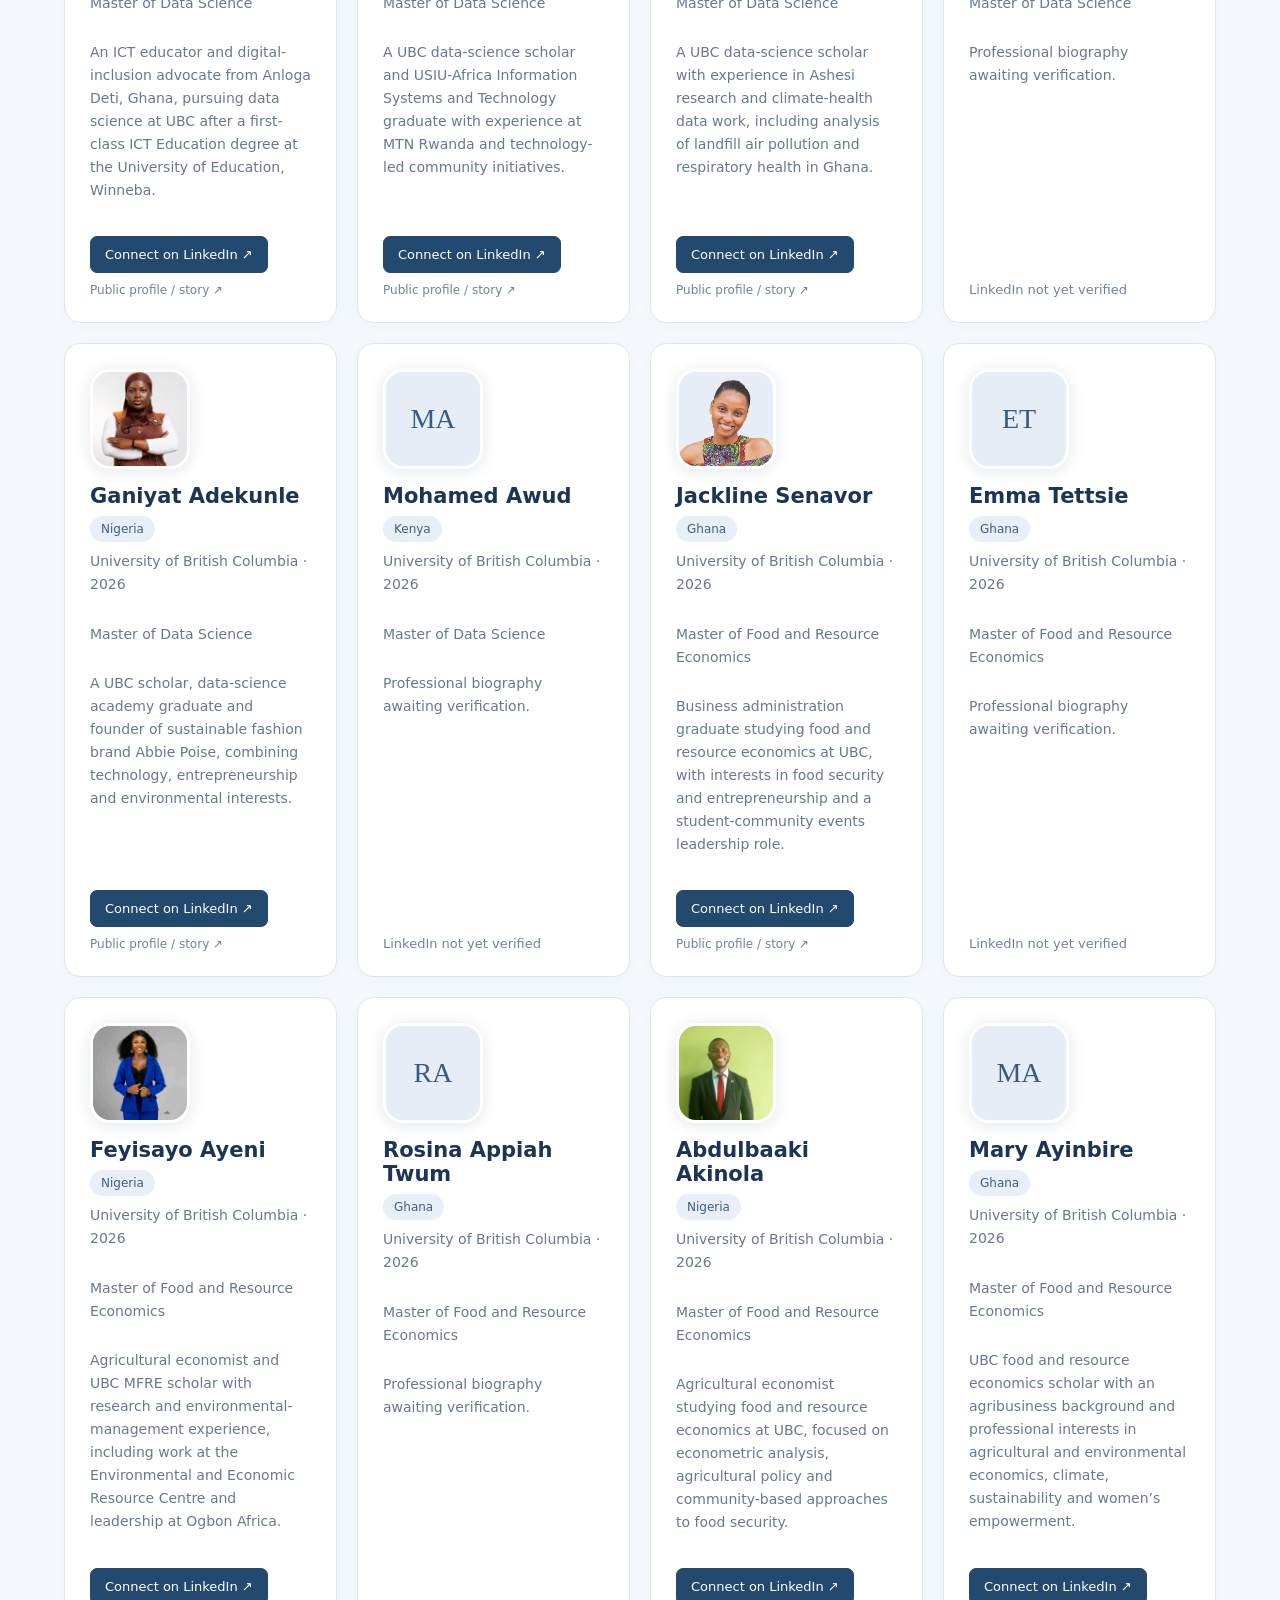
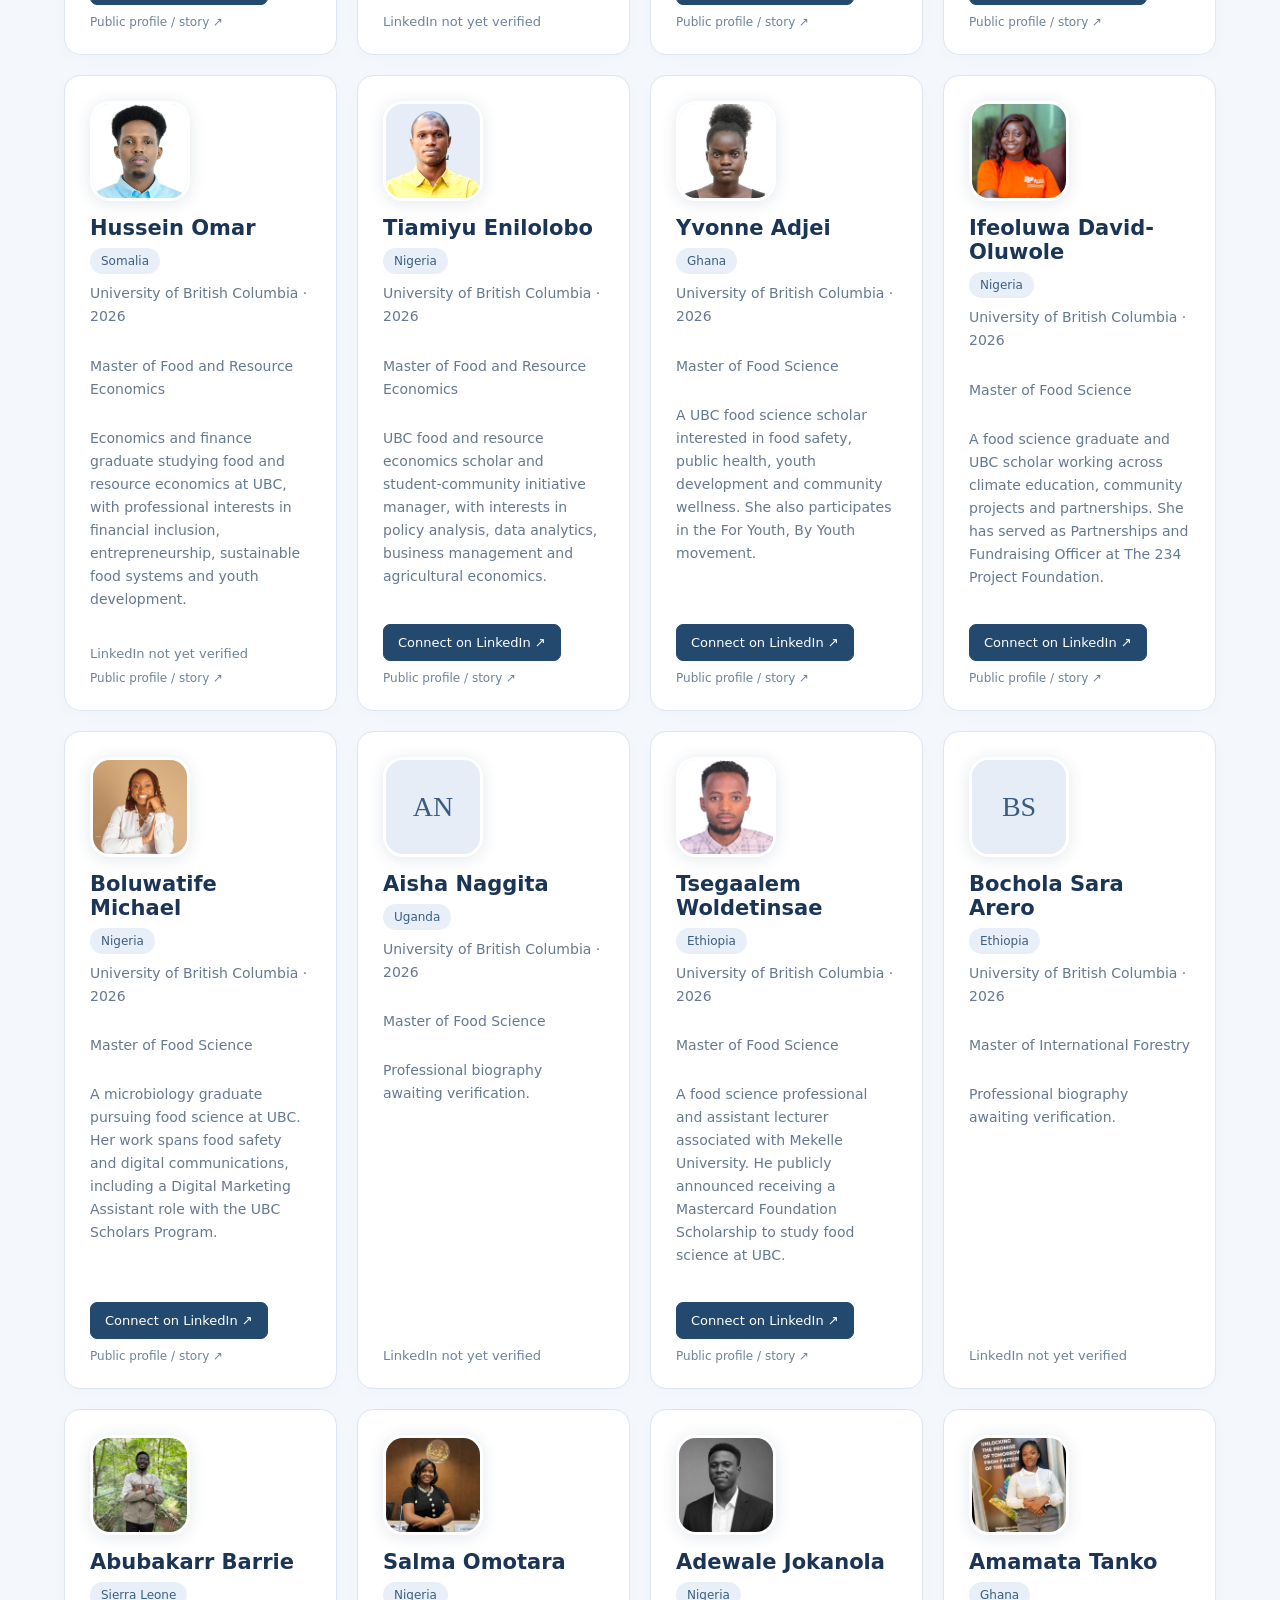
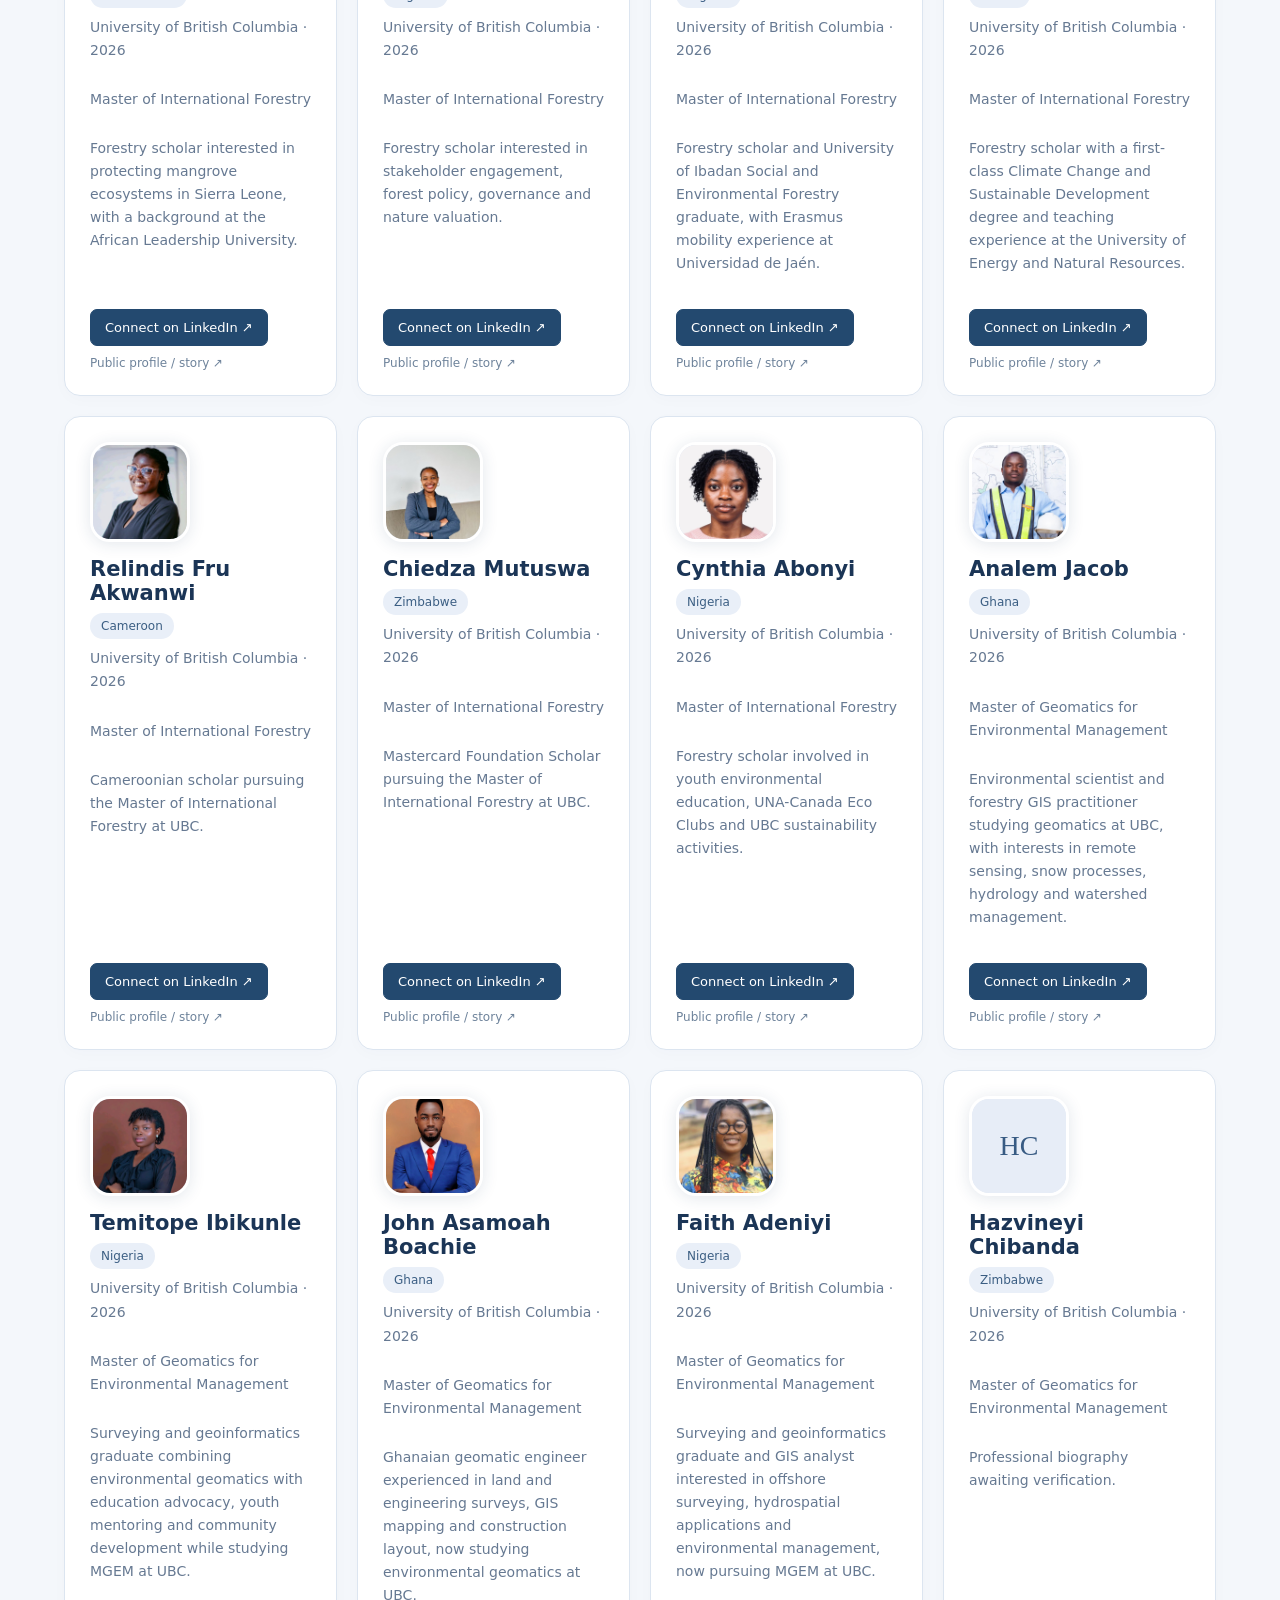
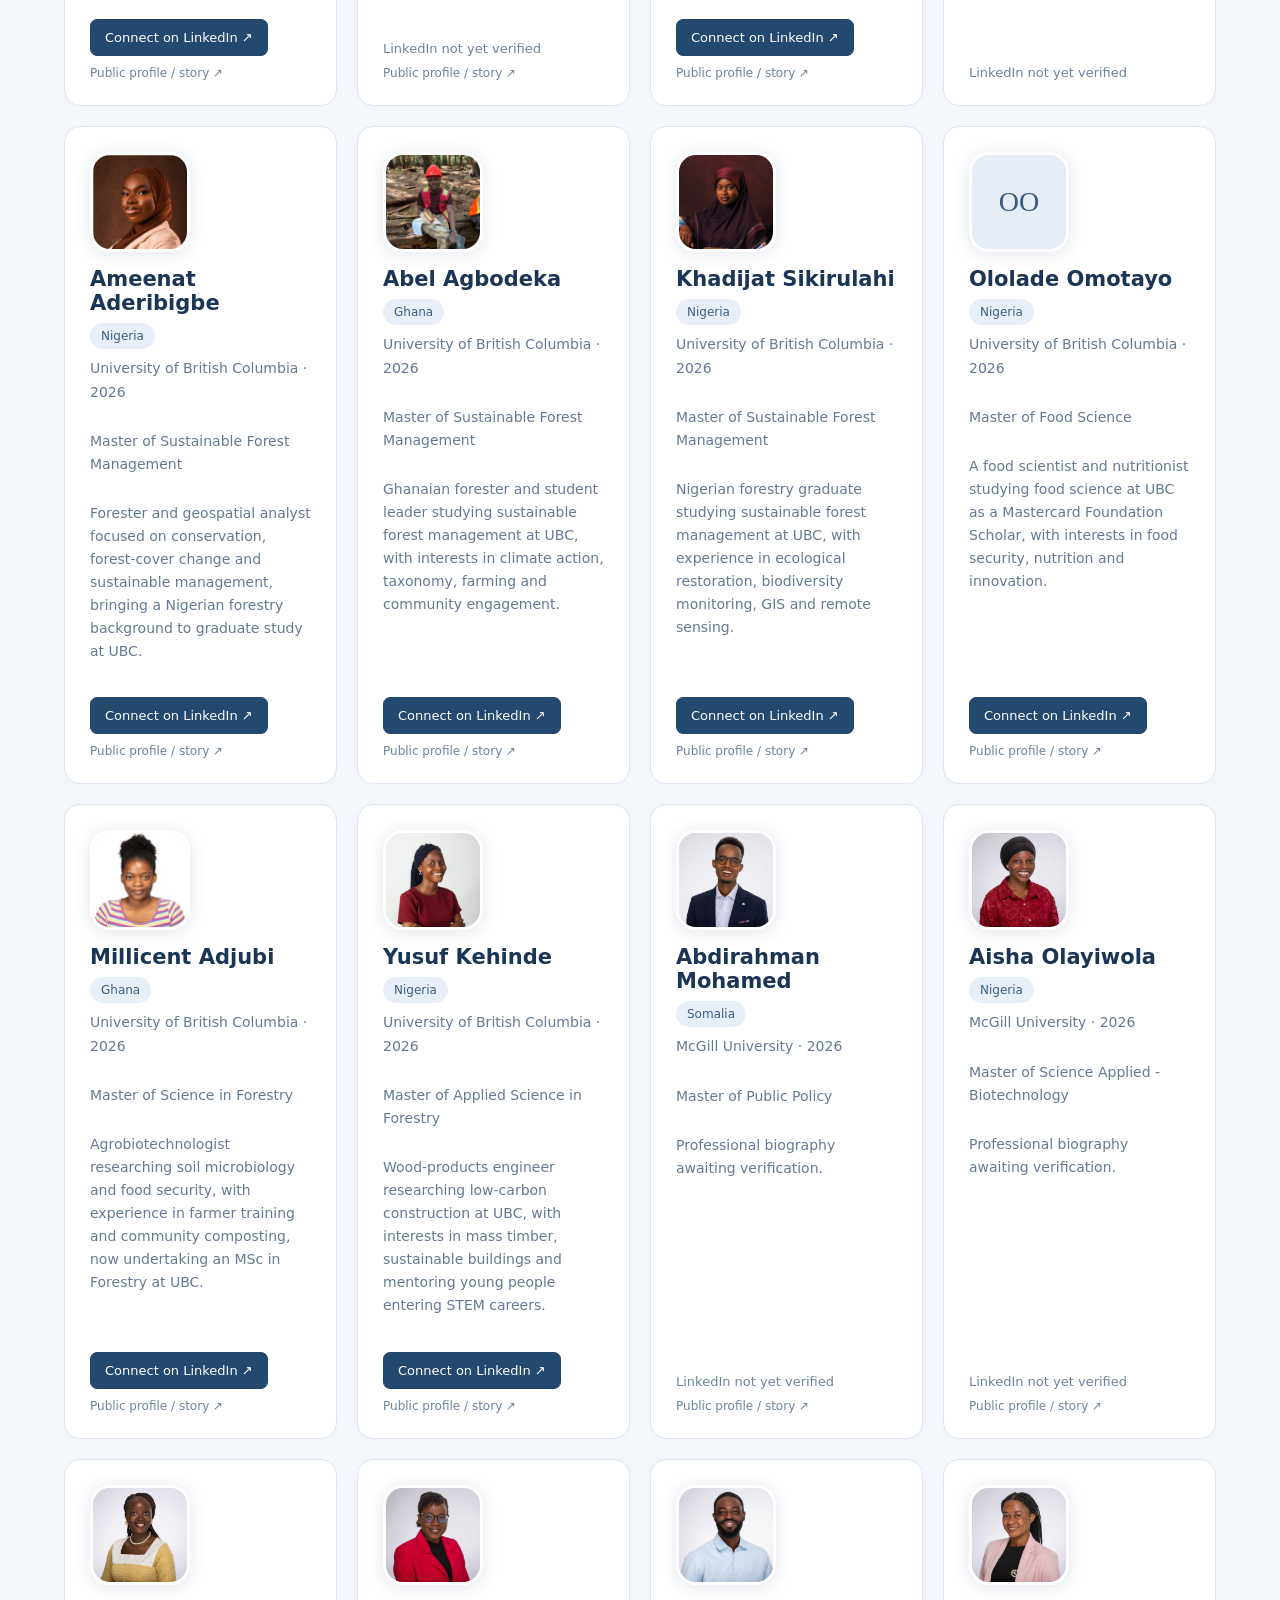
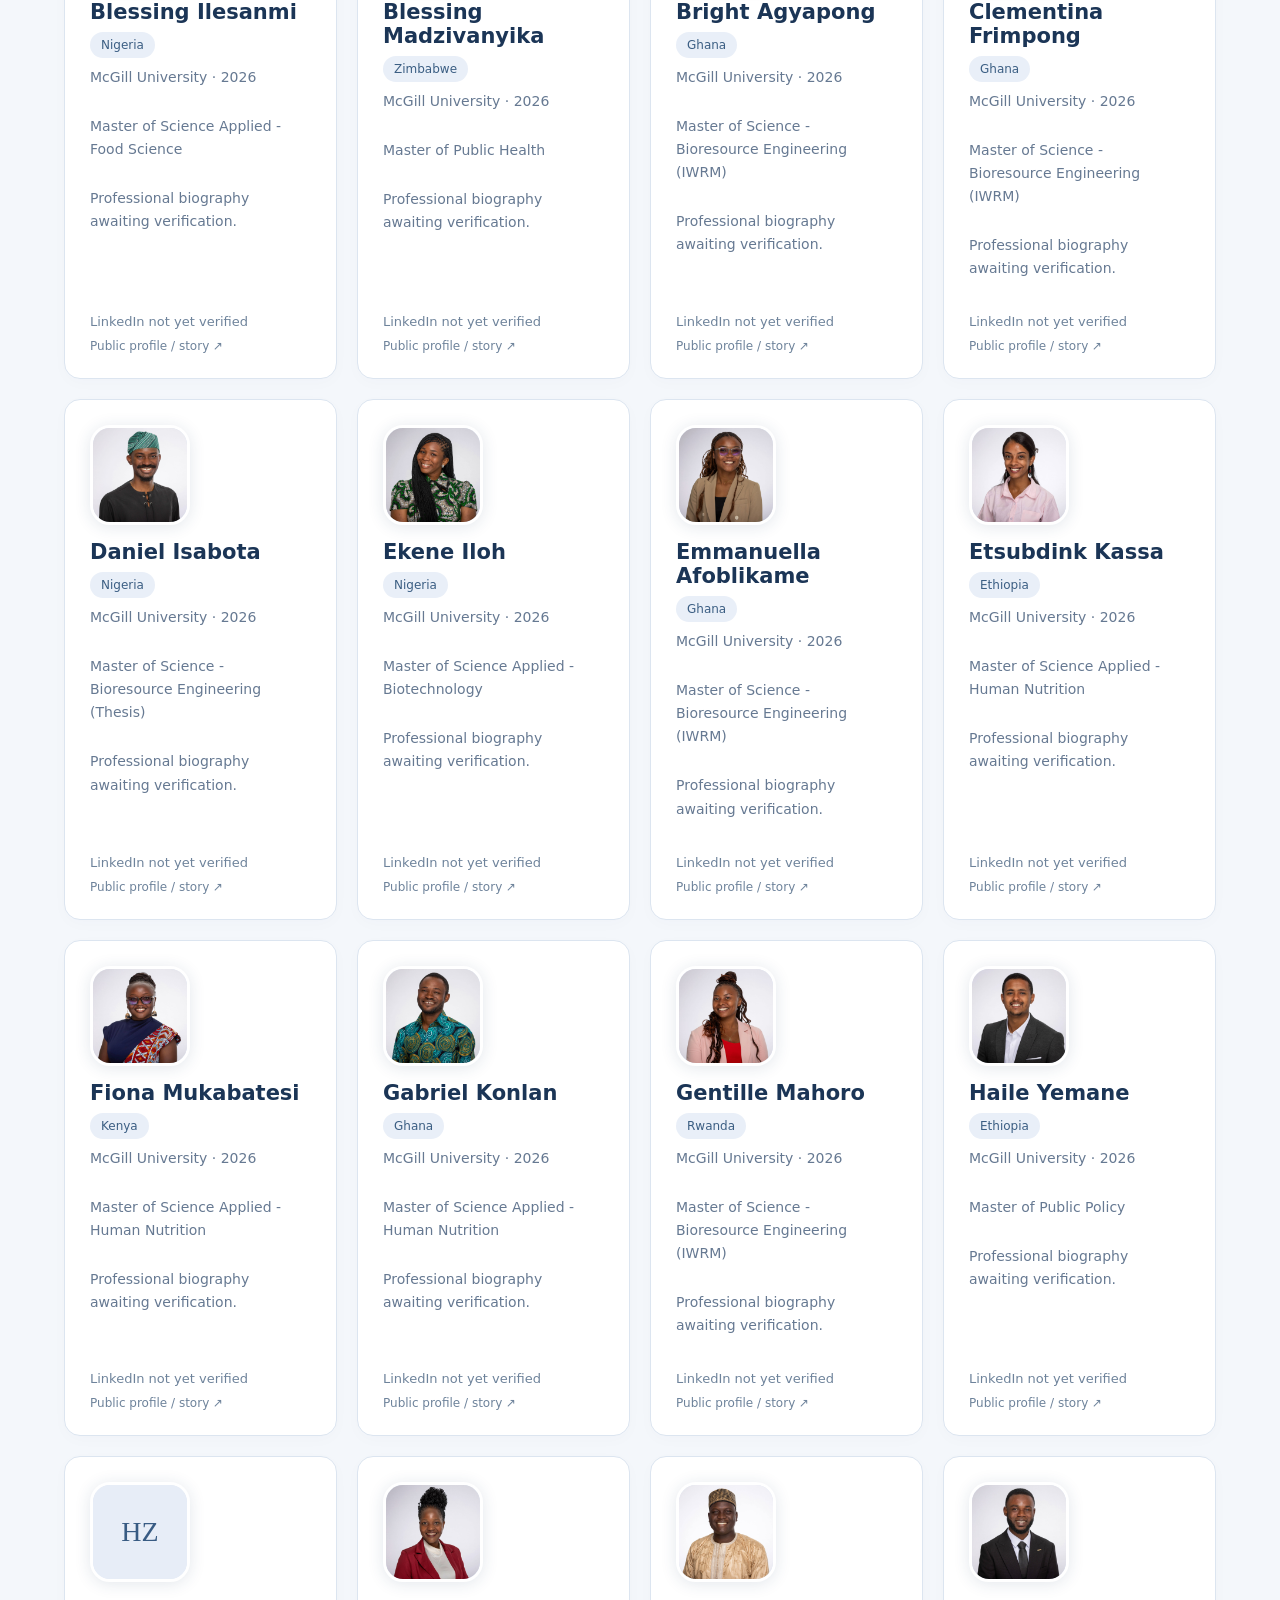
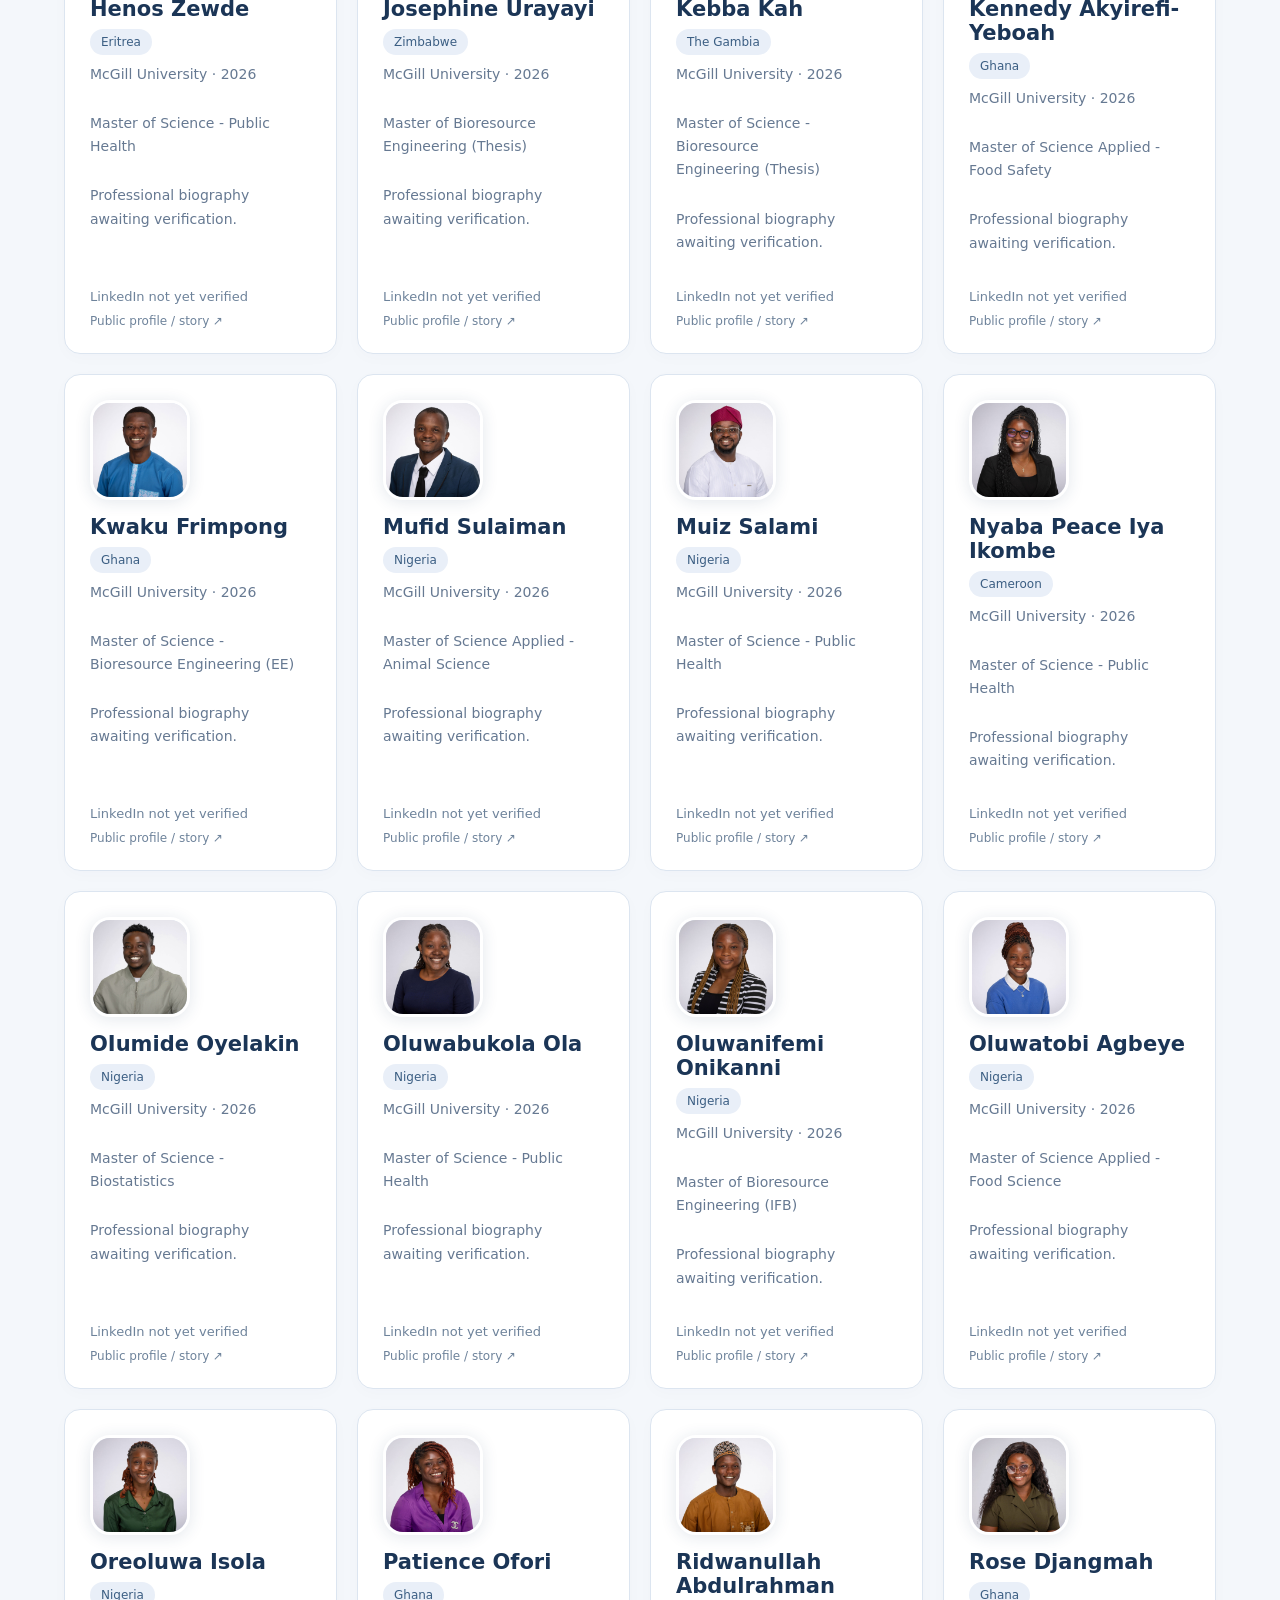
==== commit 6e3d4835: "Add media gallery, journey playback, sharing and clearer map controls" ====
--- a/network.html
+++ b/network.html
@@ -1 +1 @@
-<!doctype html><html lang="en"><head><meta charset="utf-8"><meta name="viewport" content="width=device-width, initial-scale=1"><title>Leadership & Global Network · Mastercard Scholars Atlas</title><link rel="icon" type="image/svg+xml" href="media/scholar-atlas-emblem.svg"><link rel="stylesheet" href="network.css"><script type="module" src="network.js"></script></head><body><header><a class="brand" href="./" aria-label="Mastercard Scholars Atlas home"><img src="media/scholar-atlas-emblem.svg" width="48" height="48" alt=""><span><small>Mastercard</small>Scholars Atlas.</span></a><nav><a href="./">Explore the map ↗</a><a href="#leaders">Leadership</a><a href="#directory">Global network</a><a href="#people">Scholars</a></nav></header><main><section class="hero"><p class="eyebrow">BEYOND THE SCHOLARSHIP</p><h1>A community without borders.</h1><p>Meet programme leaders. Connect with scholars. Find the communities and institutions that bring the network together.</p><div class="pills"><span>UBC 2026 cohort</span><span>LinkedIn first</span><span>Global connections</span></div></section><section id="leaders"><div class="heading"><div><p class="eyebrow">THE PEOPLE BEHIND THE PROGRAMME</p><h2>Programme leadership</h2></div></div><p class="note">Origin and work location are shown separately. Leaders are excluded from scholar counts and country proportions.</p><div id="leaderCards" class="grid"></div></section><section id="directory"><p class="eyebrow">STAY CONNECTED</p><h2>Global social directory</h2><p>Programme channels, scholar communities and institutional accounts in one place. This is a growing directory; coverage of all organisations and platforms is not yet complete.</p><div id="directoryStats" class="pills" aria-label="Directory coverage"></div><div class="toolbar"><label>Search organisation or country<input type="search" id="networkSearch" placeholder="Try Ghana, Edinburgh or Baobab"></label><label>Country or region<select id="networkCountry"><option value="">All countries and regions</option></select></label><label>Account type<select id="kind"><option value="">All account types</option></select></label><label>Platform<select id="platform"><option value="">All platforms</option></select></label><button id="exportNetwork">Export directory</button></div><p id="networkCount" class="note" aria-live="polite"></p><div id="networkCards" class="grid"></div><details class="add"><summary>Add an account to your directory</summary><p>Save a public account locally in this browser. Export your directory to keep additions. This does not publish changes for other visitors.</p><form id="addAccount"><label>Organisation<input required name="organisation"></label><label>Country or region<input required name="country"></label><label>Account type<select name="kind"><option>Programme</option><option>Community</option><option>Institution</option><option>Foundation</option></select></label><label>Platform<input required name="platform" placeholder="LinkedIn, Instagram, Facebook…"></label><label>Public account URL<input required name="url" type="url" placeholder="https://"></label><label>Source confirming the account<input required name="source" type="url" placeholder="https://"></label><button>Save account locally</button><p id="addStatus" role="status"></p></form></details></section><section class="cohort-research"><p class="eyebrow">GROWING THE COMMUNITY</p><h2>2026 cohorts · published sources</h2><p>Named profiles are available through the atlas University filter. This is a growing directory, not a complete global register.</p><p><a href="https://www.mcgill.ca/mastercardfdn-scholars/about/our-scholars" target="_blank" rel="noopener">McGill · official 2026 roster ↗</a> · <a href="https://www.darwin.cam.ac.uk/news/mastercard-foundation-scholars/" target="_blank" rel="noopener">Cambridge · seven Darwin scholars, 2026/2027 ↗</a> · <a href="https://www.uwc.ac.za/news-and-announcements/news/university-of-the-western-cape-welcomes-the-mastercard-foundation-scholars-class-of-2026" target="_blank" rel="noopener">Western Cape · 2026 welcome ↗</a></p><p><a href="https://www.sciencespo.fr/ecole-management-impact/en/news/meet-the-new-mastercard-foundation-scholars/" target="_blank" rel="noopener">Sciences Po · 2026 welcome ↗</a>: the university announcement reports 44 new scholars from 20 countries, but does not name the full roster. These totals are not added as individual profiles.</p><p><a href="https://uct.ac.za/mastercardfdn/clone-current-active-scholars" target="_blank" rel="noopener">Cape Town · 2026 active scholars ↗</a>: an active-student listing includes continuing scholars, so it is not treated as a confirmed 2026 intake.</p></section><section id="people"><p class="eyebrow">REACH OUT AND SAY HELLO</p><h2>Scholars across universities · 2026</h2><p>Public professional links are included for corroborated matches. Profiles still awaiting verification have no contact link.</p><label class="peopleSearch">Find a scholar<input id="peopleSearch" type="search" placeholder="Name, country or programme"></label><div id="peopleCards" class="grid"></div></section></main><footer>Independent scholar-created atlas by Analem Jacob. Sources checked 25 October 2026. Links open the external platform; no message is sent.</footer></body></html>
+<!doctype html><html lang="en"><head><meta charset="utf-8"><meta name="viewport" content="width=device-width, initial-scale=1"><title>Leadership & Global Network · Mastercard Scholars Atlas</title><link rel="icon" type="image/svg+xml" href="media/scholar-atlas-emblem.svg"><link rel="stylesheet" href="network.css"><script type="module" src="network.js"></script></head><body><header><a class="brand" href="./" aria-label="Mastercard Scholars Atlas home"><img src="media/scholar-atlas-emblem.svg" width="48" height="48" alt=""><span><small>Mastercard</small>Scholars Atlas.</span></a><nav><a href="./#gallery">Media gallery</a><a href="./">Explore the map ↗</a><a href="#leaders">Leadership</a><a href="#directory">Global network</a><a href="#people">Scholars</a></nav></header><main><section class="hero"><p class="eyebrow">BEYOND THE SCHOLARSHIP</p><h1>A community without borders.</h1><p>Meet programme leaders. Connect with scholars. Find the communities and institutions that bring the network together.</p><div class="pills"><span>UBC 2026 cohort</span><span>LinkedIn first</span><span>Global connections</span></div></section><section id="leaders"><div class="heading"><div><p class="eyebrow">THE PEOPLE BEHIND THE PROGRAMME</p><h2>Programme leadership</h2></div></div><p class="note">Origin and work location are shown separately. Leaders are excluded from scholar counts and country proportions.</p><div id="leaderCards" class="grid"></div></section><section id="directory"><p class="eyebrow">STAY CONNECTED</p><h2>Global social directory</h2><p>Programme channels, scholar communities and institutional accounts in one place. This is a growing directory; coverage of all organisations and platforms is not yet complete.</p><div id="directoryStats" class="pills" aria-label="Directory coverage"></div><div class="toolbar"><label>Search organisation or country<input type="search" id="networkSearch" placeholder="Try Ghana, Edinburgh or Baobab"></label><label>Country or region<select id="networkCountry"><option value="">All countries and regions</option></select></label><label>Account type<select id="kind"><option value="">All account types</option></select></label><label>Platform<select id="platform"><option value="">All platforms</option></select></label><button id="exportNetwork">Export directory</button></div><p id="networkCount" class="note" aria-live="polite"></p><div id="networkCards" class="grid"></div><details class="add"><summary>Add an account to your directory</summary><p>Save a public account locally in this browser. Export your directory to keep additions. This does not publish changes for other visitors.</p><form id="addAccount"><label>Organisation<input required name="organisation"></label><label>Country or region<input required name="country"></label><label>Account type<select name="kind"><option>Programme</option><option>Community</option><option>Institution</option><option>Foundation</option></select></label><label>Platform<input required name="platform" placeholder="LinkedIn, Instagram, Facebook…"></label><label>Public account URL<input required name="url" type="url" placeholder="https://"></label><label>Source confirming the account<input required name="source" type="url" placeholder="https://"></label><button>Save account locally</button><p id="addStatus" role="status"></p></form></details></section><section class="cohort-research"><p class="eyebrow">GROWING THE COMMUNITY</p><h2>2026 cohorts · published sources</h2><p>Named profiles are available through the atlas University filter. This is a growing directory, not a complete global register.</p><p><a href="https://www.mcgill.ca/mastercardfdn-scholars/about/our-scholars" target="_blank" rel="noopener">McGill · official 2026 roster ↗</a> · <a href="https://www.darwin.cam.ac.uk/news/mastercard-foundation-scholars/" target="_blank" rel="noopener">Cambridge · seven Darwin scholars, 2026/2027 ↗</a> · <a href="https://www.uwc.ac.za/news-and-announcements/news/university-of-the-western-cape-welcomes-the-mastercard-foundation-scholars-class-of-2026" target="_blank" rel="noopener">Western Cape · 2026 welcome ↗</a></p><p><a href="https://www.sciencespo.fr/ecole-management-impact/en/news/meet-the-new-mastercard-foundation-scholars/" target="_blank" rel="noopener">Sciences Po · 2026 welcome ↗</a>: the university announcement reports 44 new scholars from 20 countries, but does not name the full roster. These totals are not added as individual profiles.</p><p><a href="https://uct.ac.za/mastercardfdn/clone-current-active-scholars" target="_blank" rel="noopener">Cape Town · 2026 active scholars ↗</a>: an active-student listing includes continuing scholars, so it is not treated as a confirmed 2026 intake.</p></section><section id="people"><p class="eyebrow">REACH OUT AND SAY HELLO</p><h2>Scholars across universities · 2026</h2><p>Public professional links are included for corroborated matches. Profiles still awaiting verification have no contact link.</p><label class="peopleSearch">Find a scholar<input id="peopleSearch" type="search" placeholder="Name, country or programme"></label><div id="peopleCards" class="grid"></div></section></main><footer>Independent scholar-created atlas by Analem Jacob. Sources checked 25 October 2026. Links open the external platform; no message is sent.</footer></body></html>
